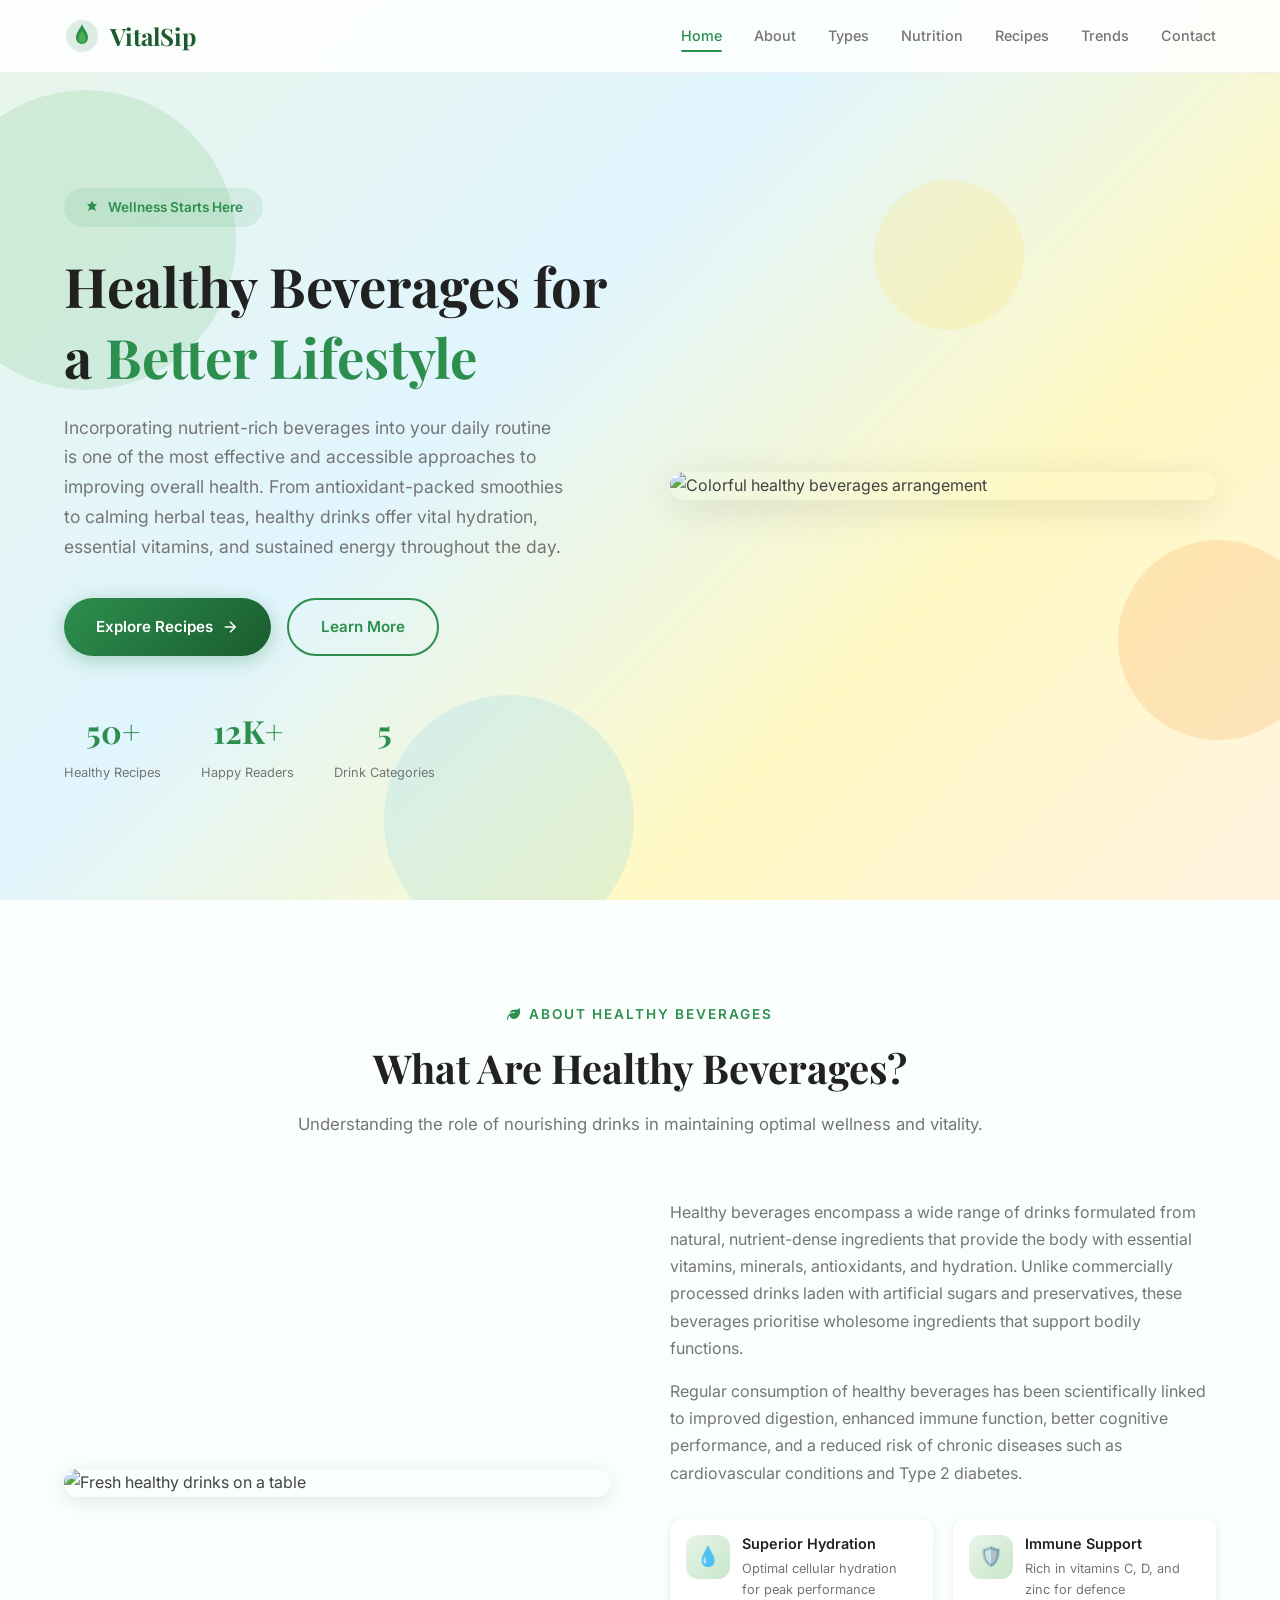
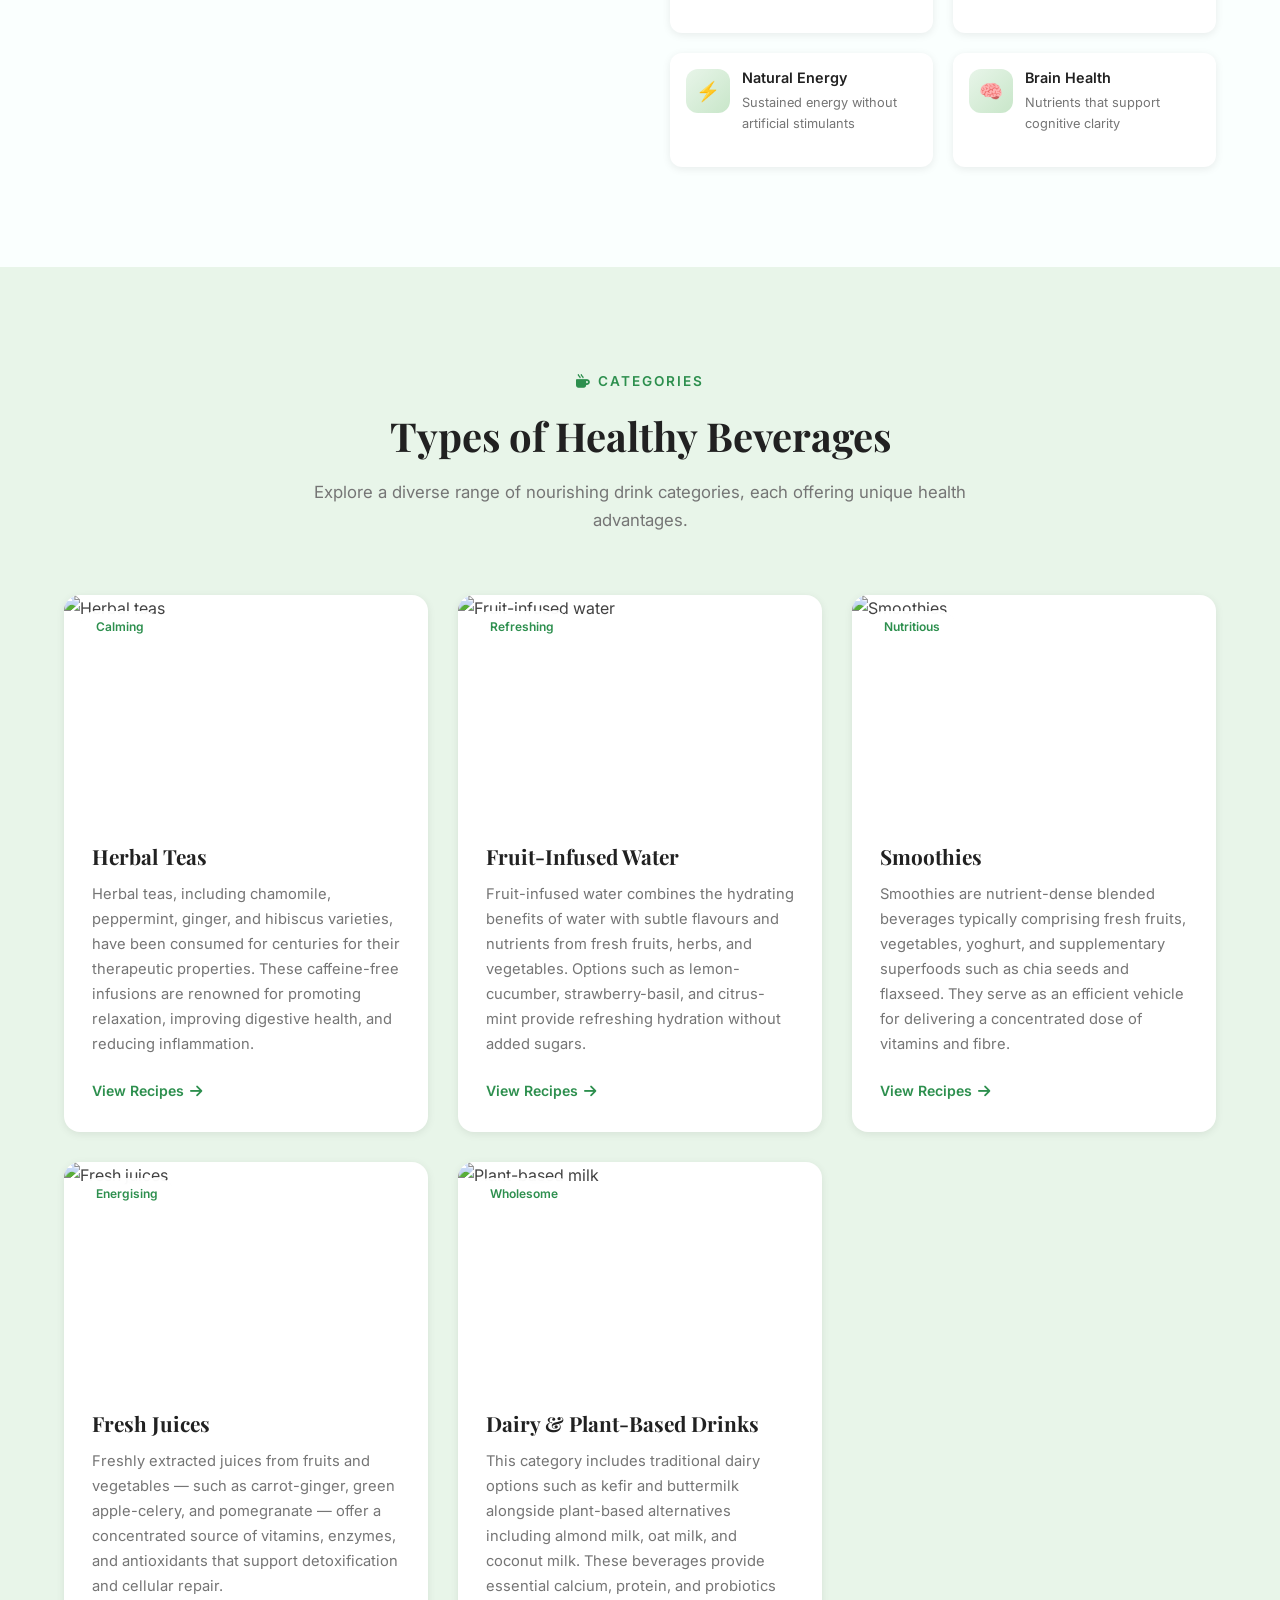
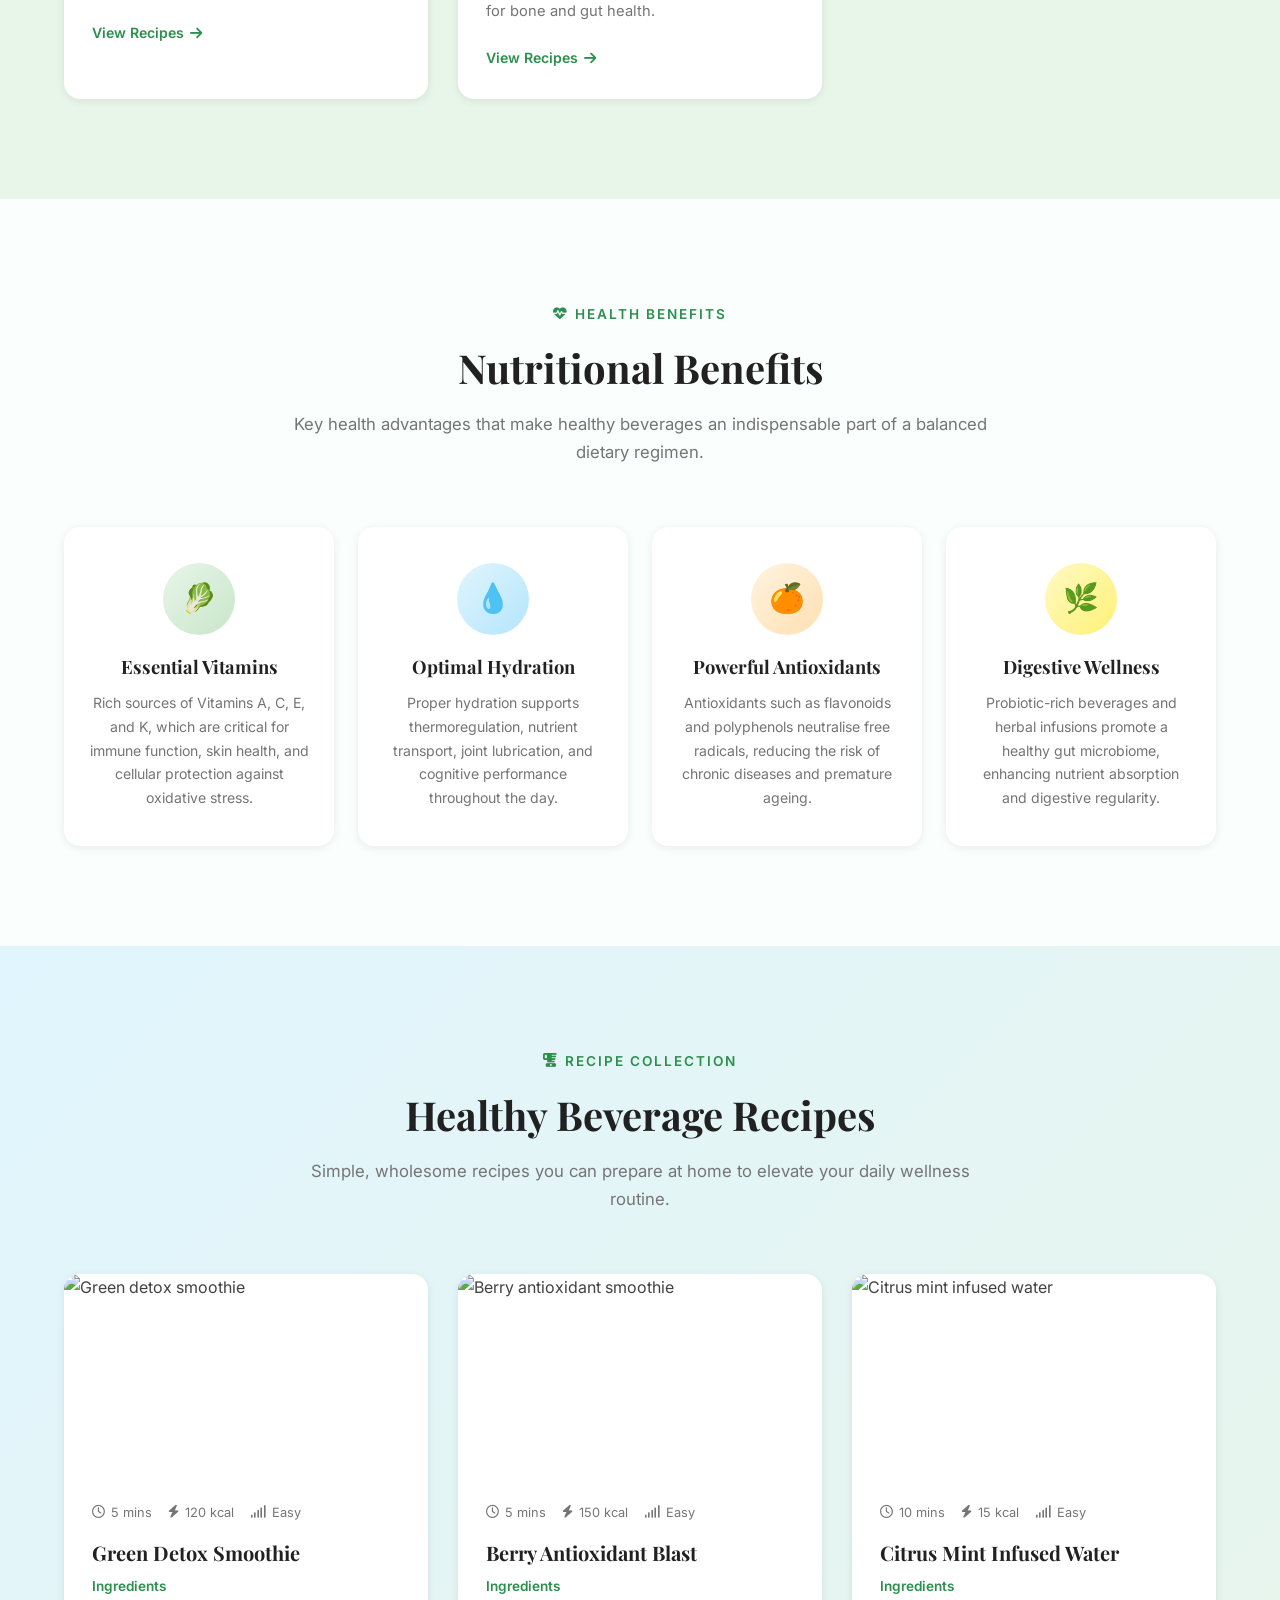
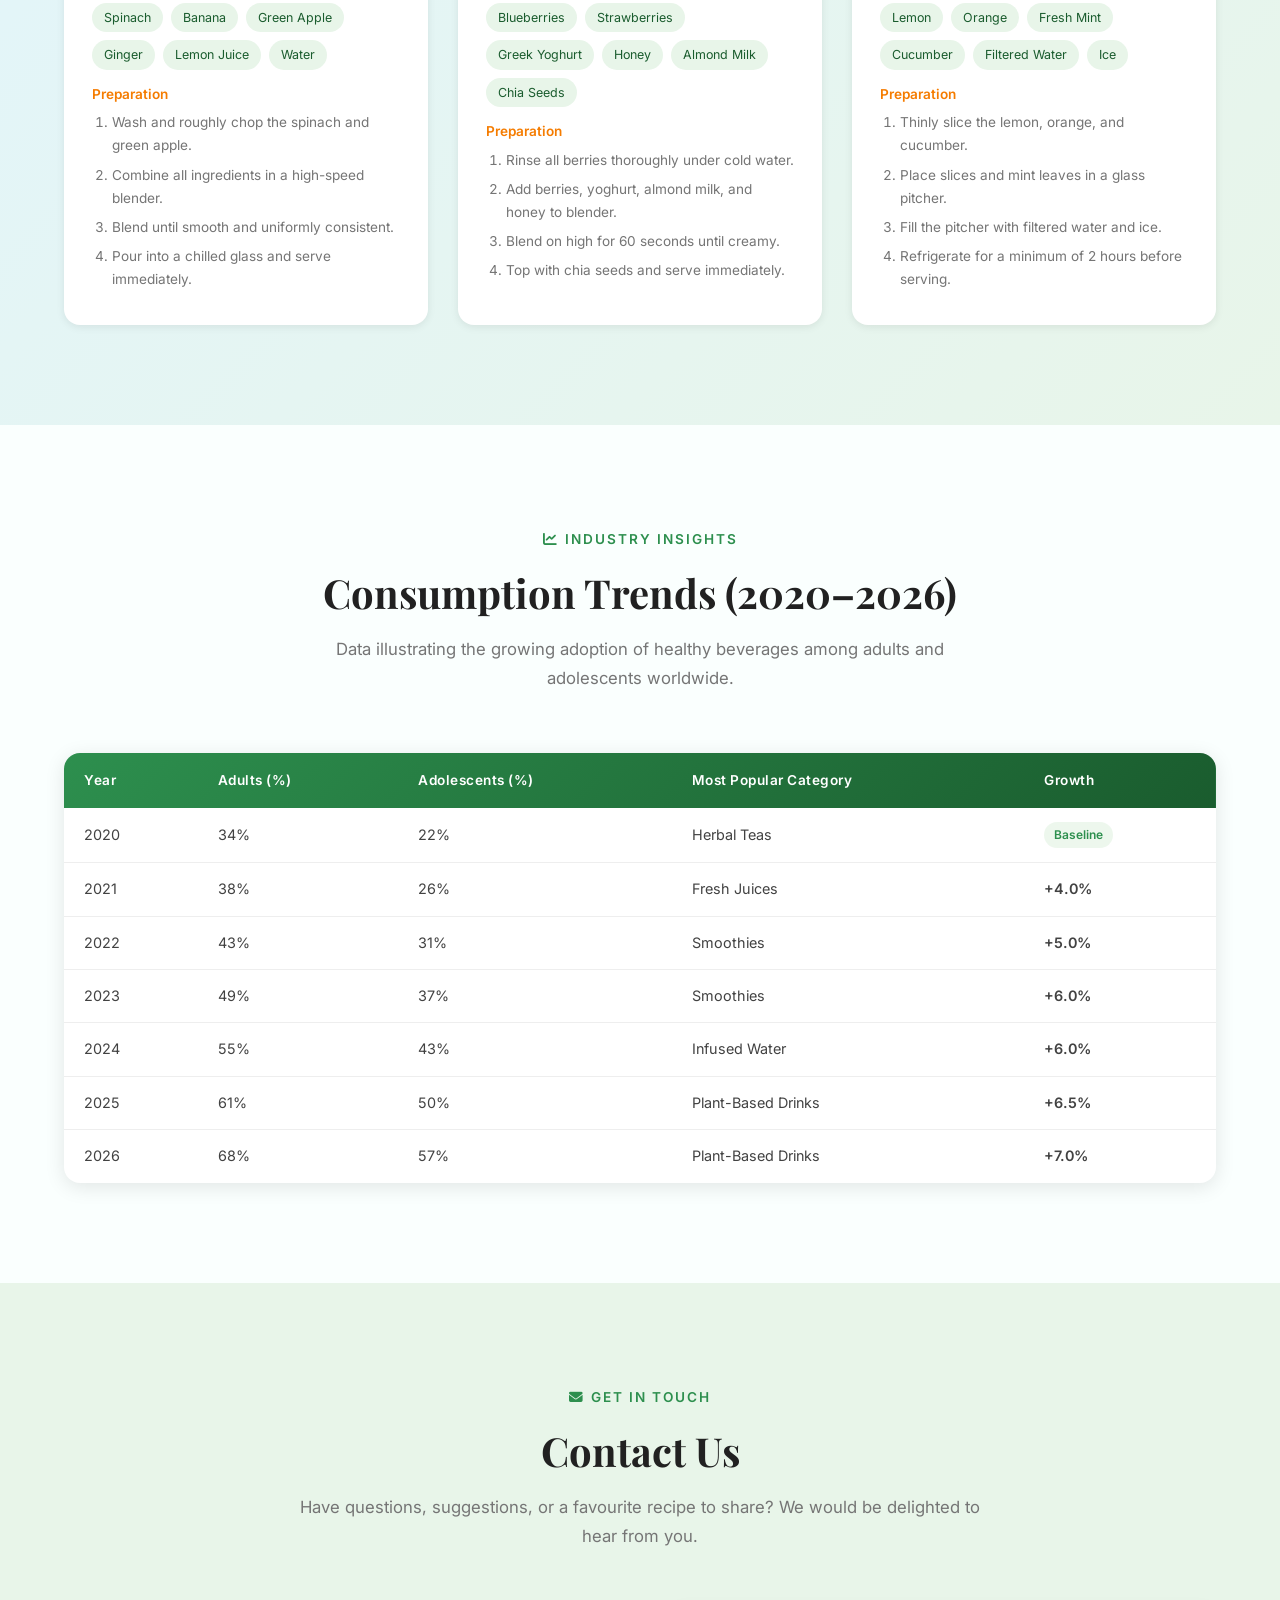
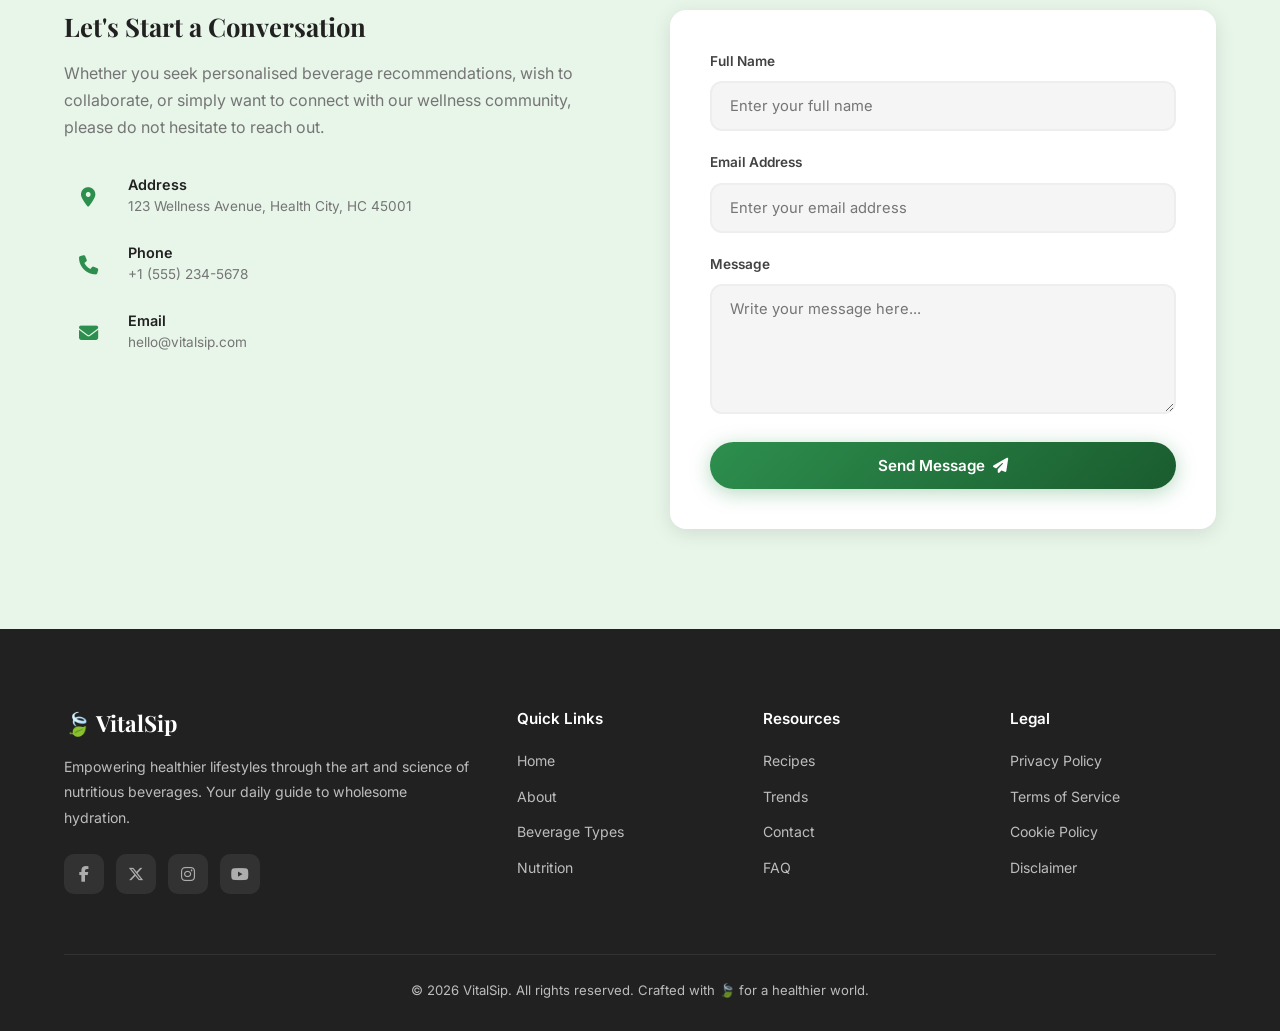
==== index.html @ 0dd88ba8 "Add files via upload" ====
<!DOCTYPE html>
<html lang="en">
<head>
  <meta charset="UTF-8" />
  <meta name="viewport" content="width=device-width, initial-scale=1.0" />
  <title>Healthy Beverages — Nourish Your Body Naturally</title>
  <meta name="description" content="Discover the world of healthy beverages — from herbal teas and fresh juices to smoothies and infused water. Explore recipes, nutritional benefits, and wellness trends." />
  <link rel="stylesheet" href="style.css" />
  <link rel="stylesheet" href="https://cdnjs.cloudflare.com/ajax/libs/font-awesome/6.5.1/css/all.min.css" />
</head>
<body>

  <!-- ═══════ NAVBAR ═══════ -->
  <nav class="navbar" id="navbar">
    <div class="container">
      <a href="#home" class="navbar__logo">
        <svg viewBox="0 0 36 36" fill="none"><circle cx="18" cy="18" r="16" fill="#2d8f4e" opacity="0.15"/><path d="M18 6c-1 4-6 8-6 14a6 6 0 0012 0c0-6-5-10-6-14z" fill="#2d8f4e"/><path d="M18 12c-.6 2.4-3.5 5-3.5 9a3.5 3.5 0 007 0c0-4-2.9-6.6-3.5-9z" fill="#4caf50"/></svg>
        VitalSip
      </a>
      <div class="navbar__links" id="navLinks">
        <a href="#home" class="active">Home</a>
        <a href="#about">About</a>
        <a href="#types">Types</a>
        <a href="#nutrition">Nutrition</a>
        <a href="#recipes">Recipes</a>
        <a href="#trends">Trends</a>
        <a href="#contact">Contact</a>
      </div>
      <button class="navbar__toggle" id="navToggle" aria-label="Toggle navigation">
        <span></span><span></span><span></span>
      </button>
    </div>
  </nav>

  <!-- ═══════ HERO ═══════ -->
  <section class="hero" id="home">
    <div class="hero__bg-shapes">
      <div class="shape"></div><div class="shape"></div><div class="shape"></div><div class="shape"></div>
    </div>
    <div class="container">
      <div class="hero__content">
        <div class="hero__badge">
          <svg viewBox="0 0 16 16" fill="currentColor"><path d="M8 1l2 3h3l-2.5 3L12 11l-4-2-4 2 1.5-4L3 4h3z"/></svg>
          Wellness Starts Here
        </div>
        <h1 class="hero__title">Healthy Beverages for a <span>Better Lifestyle</span></h1>
        <p class="hero__desc">Incorporating nutrient-rich beverages into your daily routine is one of the most effective and accessible approaches to improving overall health. From antioxidant-packed smoothies to calming herbal teas, healthy drinks offer vital hydration, essential vitamins, and sustained energy throughout the day.</p>
        <div class="hero__buttons">
          <a href="#recipes" class="btn btn--primary">
            Explore Recipes
            <svg viewBox="0 0 24 24" fill="none" stroke="currentColor" stroke-width="2"><path d="M5 12h14M12 5l7 7-7 7"/></svg>
          </a>
          <a href="#about" class="btn btn--outline">Learn More</a>
        </div>
        <div class="hero__stats">
          <div class="hero__stat"><div class="hero__stat-number">50+</div><div class="hero__stat-label">Healthy Recipes</div></div>
          <div class="hero__stat"><div class="hero__stat-number">12K+</div><div class="hero__stat-label">Happy Readers</div></div>
          <div class="hero__stat"><div class="hero__stat-number">5</div><div class="hero__stat-label">Drink Categories</div></div>
        </div>
      </div>
      <div class="hero__image">
        <img src="https://images.unsplash.com/photo-1622597467836-f3285f2131b8?w=600&h=700&fit=crop" alt="Colorful healthy beverages arrangement" />
      </div>
    </div>
  </section>

  <!-- ═══════ ABOUT ═══════ -->
  <section class="section" id="about">
    <div class="container">
      <div class="section__header animate-on-scroll">
        <div class="section__tag"><i class="fa-solid fa-leaf"></i> About Healthy Beverages</div>
        <h2 class="section__title">What Are Healthy Beverages?</h2>
        <p class="section__subtitle">Understanding the role of nourishing drinks in maintaining optimal wellness and vitality.</p>
      </div>
      <div class="about__grid">
        <div class="about__image animate-on-scroll">
          <img src="https://images.unsplash.com/photo-1613478223719-2ab802602423?w=600&h=500&fit=crop" alt="Fresh healthy drinks on a table" />
        </div>
        <div class="about__text animate-on-scroll">
          <p>Healthy beverages encompass a wide range of drinks formulated from natural, nutrient-dense ingredients that provide the body with essential vitamins, minerals, antioxidants, and hydration. Unlike commercially processed drinks laden with artificial sugars and preservatives, these beverages prioritise wholesome ingredients that support bodily functions.</p>
          <p>Regular consumption of healthy beverages has been scientifically linked to improved digestion, enhanced immune function, better cognitive performance, and a reduced risk of chronic diseases such as cardiovascular conditions and Type 2 diabetes.</p>
          <div class="about__features">
            <div class="about__feature">
              <div class="about__feature-icon">💧</div>
              <div><h4>Superior Hydration</h4><p>Optimal cellular hydration for peak performance</p></div>
            </div>
            <div class="about__feature">
              <div class="about__feature-icon">🛡️</div>
              <div><h4>Immune Support</h4><p>Rich in vitamins C, D, and zinc for defence</p></div>
            </div>
            <div class="about__feature">
              <div class="about__feature-icon">⚡</div>
              <div><h4>Natural Energy</h4><p>Sustained energy without artificial stimulants</p></div>
            </div>
            <div class="about__feature">
              <div class="about__feature-icon">🧠</div>
              <div><h4>Brain Health</h4><p>Nutrients that support cognitive clarity</p></div>
            </div>
          </div>
        </div>
      </div>
    </div>
  </section>

  <!-- ═══════ TYPES ═══════ -->
  <section class="section section--alt" id="types">
    <div class="container">
      <div class="section__header animate-on-scroll">
        <div class="section__tag"><i class="fa-solid fa-mug-hot"></i> Categories</div>
        <h2 class="section__title">Types of Healthy Beverages</h2>
        <p class="section__subtitle">Explore a diverse range of nourishing drink categories, each offering unique health advantages.</p>
      </div>
      <div class="types__grid">
        <!-- Card 1 -->
        <div class="type-card animate-on-scroll">
          <div class="type-card__image">
            <img src="https://images.unsplash.com/photo-1544787219-7f47ccb76574?w=500&h=300&fit=crop" alt="Herbal teas" />
            <span class="type-card__badge">Calming</span>
          </div>
          <div class="type-card__body">
            <h3 class="type-card__title">Herbal Teas</h3>
            <p class="type-card__desc">Herbal teas, including chamomile, peppermint, ginger, and hibiscus varieties, have been consumed for centuries for their therapeutic properties. These caffeine-free infusions are renowned for promoting relaxation, improving digestive health, and reducing inflammation.</p>
            <a href="#recipes" class="type-card__link">View Recipes <i class="fa-solid fa-arrow-right"></i></a>
          </div>
        </div>
        <!-- Card 2 -->
        <div class="type-card animate-on-scroll">
          <div class="type-card__image">
            <img src="https://images.unsplash.com/photo-1556679343-c7306c1976bc?w=500&h=300&fit=crop" alt="Fruit-infused water" />
            <span class="type-card__badge">Refreshing</span>
          </div>
          <div class="type-card__body">
            <h3 class="type-card__title">Fruit-Infused Water</h3>
            <p class="type-card__desc">Fruit-infused water combines the hydrating benefits of water with subtle flavours and nutrients from fresh fruits, herbs, and vegetables. Options such as lemon-cucumber, strawberry-basil, and citrus-mint provide refreshing hydration without added sugars.</p>
            <a href="#recipes" class="type-card__link">View Recipes <i class="fa-solid fa-arrow-right"></i></a>
          </div>
        </div>
        <!-- Card 3 -->
        <div class="type-card animate-on-scroll">
          <div class="type-card__image">
            <img src="https://images.unsplash.com/photo-1505252585461-04db1eb84625?w=500&h=300&fit=crop" alt="Smoothies" />
            <span class="type-card__badge">Nutritious</span>
          </div>
          <div class="type-card__body">
            <h3 class="type-card__title">Smoothies</h3>
            <p class="type-card__desc">Smoothies are nutrient-dense blended beverages typically comprising fresh fruits, vegetables, yoghurt, and supplementary superfoods such as chia seeds and flaxseed. They serve as an efficient vehicle for delivering a concentrated dose of vitamins and fibre.</p>
            <a href="#recipes" class="type-card__link">View Recipes <i class="fa-solid fa-arrow-right"></i></a>
          </div>
        </div>
        <!-- Card 4 -->
        <div class="type-card animate-on-scroll">
          <div class="type-card__image">
            <img src="https://images.unsplash.com/photo-1600271886742-f049cd451bba?w=500&h=300&fit=crop" alt="Fresh juices" />
            <span class="type-card__badge">Energising</span>
          </div>
          <div class="type-card__body">
            <h3 class="type-card__title">Fresh Juices</h3>
            <p class="type-card__desc">Freshly extracted juices from fruits and vegetables — such as carrot-ginger, green apple-celery, and pomegranate — offer a concentrated source of vitamins, enzymes, and antioxidants that support detoxification and cellular repair.</p>
            <a href="#recipes" class="type-card__link">View Recipes <i class="fa-solid fa-arrow-right"></i></a>
          </div>
        </div>
        <!-- Card 5 -->
        <div class="type-card animate-on-scroll">
          <div class="type-card__image">
            <img src="https://images.unsplash.com/photo-1550583724-b2692b85b150?w=500&h=300&fit=crop" alt="Plant-based milk" />
            <span class="type-card__badge">Wholesome</span>
          </div>
          <div class="type-card__body">
            <h3 class="type-card__title">Dairy &amp; Plant-Based Drinks</h3>
            <p class="type-card__desc">This category includes traditional dairy options such as kefir and buttermilk alongside plant-based alternatives including almond milk, oat milk, and coconut milk. These beverages provide essential calcium, protein, and probiotics for bone and gut health.</p>
            <a href="#recipes" class="type-card__link">View Recipes <i class="fa-solid fa-arrow-right"></i></a>
          </div>
        </div>
      </div>
    </div>
  </section>

  <!-- ═══════ NUTRITION ═══════ -->
  <section class="section" id="nutrition">
    <div class="container">
      <div class="section__header animate-on-scroll">
        <div class="section__tag"><i class="fa-solid fa-heart-pulse"></i> Health Benefits</div>
        <h2 class="section__title">Nutritional Benefits</h2>
        <p class="section__subtitle">Key health advantages that make healthy beverages an indispensable part of a balanced dietary regimen.</p>
      </div>
      <div class="nutrition__grid">
        <div class="nutrition-card animate-on-scroll">
          <div class="nutrition-card__icon nutrition-card__icon--green">🥬</div>
          <h3>Essential Vitamins</h3>
          <p>Rich sources of Vitamins A, C, E, and K, which are critical for immune function, skin health, and cellular protection against oxidative stress.</p>
        </div>
        <div class="nutrition-card animate-on-scroll">
          <div class="nutrition-card__icon nutrition-card__icon--blue">💧</div>
          <h3>Optimal Hydration</h3>
          <p>Proper hydration supports thermoregulation, nutrient transport, joint lubrication, and cognitive performance throughout the day.</p>
        </div>
        <div class="nutrition-card animate-on-scroll">
          <div class="nutrition-card__icon nutrition-card__icon--orange">🍊</div>
          <h3>Powerful Antioxidants</h3>
          <p>Antioxidants such as flavonoids and polyphenols neutralise free radicals, reducing the risk of chronic diseases and premature ageing.</p>
        </div>
        <div class="nutrition-card animate-on-scroll">
          <div class="nutrition-card__icon nutrition-card__icon--yellow">🌿</div>
          <h3>Digestive Wellness</h3>
          <p>Probiotic-rich beverages and herbal infusions promote a healthy gut microbiome, enhancing nutrient absorption and digestive regularity.</p>
        </div>
      </div>
    </div>
  </section>

  <!-- ═══════ RECIPES ═══════ -->
  <section class="section section--blue" id="recipes">
    <div class="container">
      <div class="section__header animate-on-scroll">
        <div class="section__tag"><i class="fa-solid fa-blender"></i> Recipe Collection</div>
        <h2 class="section__title">Healthy Beverage Recipes</h2>
        <p class="section__subtitle">Simple, wholesome recipes you can prepare at home to elevate your daily wellness routine.</p>
      </div>
      <div class="recipes__grid">
        <!-- Recipe 1 -->
        <div class="recipe-card animate-on-scroll">
          <div class="recipe-card__image">
            <img src="https://images.unsplash.com/photo-1610970881699-44a5587cabec?w=500&h=300&fit=crop" alt="Green detox smoothie" />
          </div>
          <div class="recipe-card__body">
            <div class="recipe-card__meta">
              <span><i class="fa-regular fa-clock"></i> 5 mins</span>
              <span><i class="fa-solid fa-bolt"></i> 120 kcal</span>
              <span><i class="fa-solid fa-signal"></i> Easy</span>
            </div>
            <h3 class="recipe-card__title">Green Detox Smoothie</h3>
            <div class="recipe-card__ingredients">
              <h4>Ingredients</h4>
              <ul>
                <li>Spinach</li><li>Banana</li><li>Green Apple</li><li>Ginger</li><li>Lemon Juice</li><li>Water</li>
              </ul>
            </div>
            <div class="recipe-card__steps">
              <h4>Preparation</h4>
              <ol>
                <li>Wash and roughly chop the spinach and green apple.</li>
                <li>Combine all ingredients in a high-speed blender.</li>
                <li>Blend until smooth and uniformly consistent.</li>
                <li>Pour into a chilled glass and serve immediately.</li>
              </ol>
            </div>
          </div>
        </div>
        <!-- Recipe 2 -->
        <div class="recipe-card animate-on-scroll">
          <div class="recipe-card__image">
            <img src="https://images.unsplash.com/photo-1553530666-ba11a7da3888?w=500&h=300&fit=crop" alt="Berry antioxidant smoothie" />
          </div>
          <div class="recipe-card__body">
            <div class="recipe-card__meta">
              <span><i class="fa-regular fa-clock"></i> 5 mins</span>
              <span><i class="fa-solid fa-bolt"></i> 150 kcal</span>
              <span><i class="fa-solid fa-signal"></i> Easy</span>
            </div>
            <h3 class="recipe-card__title">Berry Antioxidant Blast</h3>
            <div class="recipe-card__ingredients">
              <h4>Ingredients</h4>
              <ul>
                <li>Blueberries</li><li>Strawberries</li><li>Greek Yoghurt</li><li>Honey</li><li>Almond Milk</li><li>Chia Seeds</li>
              </ul>
            </div>
            <div class="recipe-card__steps">
              <h4>Preparation</h4>
              <ol>
                <li>Rinse all berries thoroughly under cold water.</li>
                <li>Add berries, yoghurt, almond milk, and honey to blender.</li>
                <li>Blend on high for 60 seconds until creamy.</li>
                <li>Top with chia seeds and serve immediately.</li>
              </ol>
            </div>
          </div>
        </div>
        <!-- Recipe 3 -->
        <div class="recipe-card animate-on-scroll">
          <div class="recipe-card__image">
            <img src="https://images.unsplash.com/photo-1523371683773-affce62abae5?w=500&h=300&fit=crop" alt="Citrus mint infused water" />
          </div>
          <div class="recipe-card__body">
            <div class="recipe-card__meta">
              <span><i class="fa-regular fa-clock"></i> 10 mins</span>
              <span><i class="fa-solid fa-bolt"></i> 15 kcal</span>
              <span><i class="fa-solid fa-signal"></i> Easy</span>
            </div>
            <h3 class="recipe-card__title">Citrus Mint Infused Water</h3>
            <div class="recipe-card__ingredients">
              <h4>Ingredients</h4>
              <ul>
                <li>Lemon</li><li>Orange</li><li>Fresh Mint</li><li>Cucumber</li><li>Filtered Water</li><li>Ice</li>
              </ul>
            </div>
            <div class="recipe-card__steps">
              <h4>Preparation</h4>
              <ol>
                <li>Thinly slice the lemon, orange, and cucumber.</li>
                <li>Place slices and mint leaves in a glass pitcher.</li>
                <li>Fill the pitcher with filtered water and ice.</li>
                <li>Refrigerate for a minimum of 2 hours before serving.</li>
              </ol>
            </div>
          </div>
        </div>
      </div>
    </div>
  </section>

  <!-- ═══════ TRENDS ═══════ -->
  <section class="section" id="trends">
    <div class="container">
      <div class="section__header animate-on-scroll">
        <div class="section__tag"><i class="fa-solid fa-chart-line"></i> Industry Insights</div>
        <h2 class="section__title">Consumption Trends (2020–2026)</h2>
        <p class="section__subtitle">Data illustrating the growing adoption of healthy beverages among adults and adolescents worldwide.</p>
      </div>
      <div class="trends__wrapper animate-on-scroll">
        <table class="trends__table">
          <thead>
            <tr>
              <th>Year</th>
              <th>Adults (%)</th>
              <th>Adolescents (%)</th>
              <th>Most Popular Category</th>
              <th>Growth</th>
            </tr>
          </thead>
          <tbody>
            <tr><td>2020</td><td>34%</td><td>22%</td><td>Herbal Teas</td><td><span class="trend-badge">Baseline</span></td></tr>
            <tr><td>2021</td><td>38%</td><td>26%</td><td>Fresh Juices</td><td class="trend-up">+4.0%</td></tr>
            <tr><td>2022</td><td>43%</td><td>31%</td><td>Smoothies</td><td class="trend-up">+5.0%</td></tr>
            <tr><td>2023</td><td>49%</td><td>37%</td><td>Smoothies</td><td class="trend-up">+6.0%</td></tr>
            <tr><td>2024</td><td>55%</td><td>43%</td><td>Infused Water</td><td class="trend-up">+6.0%</td></tr>
            <tr><td>2025</td><td>61%</td><td>50%</td><td>Plant-Based Drinks</td><td class="trend-up">+6.5%</td></tr>
            <tr><td>2026</td><td>68%</td><td>57%</td><td>Plant-Based Drinks</td><td class="trend-up">+7.0%</td></tr>
          </tbody>
        </table>
      </div>
    </div>
  </section>

  <!-- ═══════ CONTACT ═══════ -->
  <section class="section section--alt" id="contact">
    <div class="container">
      <div class="section__header animate-on-scroll">
        <div class="section__tag"><i class="fa-solid fa-envelope"></i> Get in Touch</div>
        <h2 class="section__title">Contact Us</h2>
        <p class="section__subtitle">Have questions, suggestions, or a favourite recipe to share? We would be delighted to hear from you.</p>
      </div>
      <div class="contact__grid">
        <div class="contact__info animate-on-scroll">
          <h3>Let's Start a Conversation</h3>
          <p>Whether you seek personalised beverage recommendations, wish to collaborate, or simply want to connect with our wellness community, please do not hesitate to reach out.</p>
          <div class="contact__detail">
            <div class="contact__detail-icon"><i class="fa-solid fa-location-dot"></i></div>
            <div><h4>Address</h4><p>123 Wellness Avenue, Health City, HC 45001</p></div>
          </div>
          <div class="contact__detail">
            <div class="contact__detail-icon"><i class="fa-solid fa-phone"></i></div>
            <div><h4>Phone</h4><p>+1 (555) 234-5678</p></div>
          </div>
          <div class="contact__detail">
            <div class="contact__detail-icon"><i class="fa-solid fa-envelope"></i></div>
            <div><h4>Email</h4><p>hello@vitalsip.com</p></div>
          </div>
        </div>
        <div class="contact__form animate-on-scroll">
          <form id="contactForm">
            <div class="form-group">
              <label for="name">Full Name</label>
              <input type="text" id="name" name="name" placeholder="Enter your full name" required />
            </div>
            <div class="form-group">
              <label for="email">Email Address</label>
              <input type="email" id="email" name="email" placeholder="Enter your email address" required />
            </div>
            <div class="form-group">
              <label for="message">Message</label>
              <textarea id="message" name="message" placeholder="Write your message here..." required></textarea>
            </div>
            <button type="submit" class="btn btn--primary" style="width:100%;justify-content:center;">
              Send Message <i class="fa-solid fa-paper-plane"></i>
            </button>
            <div class="form-msg" id="formMsg"></div>
          </form>
        </div>
      </div>
    </div>
  </section>

  <!-- ═══════ FOOTER ═══════ -->
  <footer class="footer">
    <div class="container">
      <div class="footer__grid">
        <div class="footer__brand">
          <h3>🍃 VitalSip</h3>
          <p>Empowering healthier lifestyles through the art and science of nutritious beverages. Your daily guide to wholesome hydration.</p>
          <div class="footer__social">
            <a href="#" aria-label="Facebook"><i class="fa-brands fa-facebook-f"></i></a>
            <a href="#" aria-label="Twitter"><i class="fa-brands fa-x-twitter"></i></a>
            <a href="#" aria-label="Instagram"><i class="fa-brands fa-instagram"></i></a>
            <a href="#" aria-label="YouTube"><i class="fa-brands fa-youtube"></i></a>
          </div>
        </div>
        <div class="footer__col">
          <h4>Quick Links</h4>
          <a href="#home">Home</a><a href="#about">About</a><a href="#types">Beverage Types</a><a href="#nutrition">Nutrition</a>
        </div>
        <div class="footer__col">
          <h4>Resources</h4>
          <a href="#recipes">Recipes</a><a href="#trends">Trends</a><a href="#contact">Contact</a><a href="#">FAQ</a>
        </div>
        <div class="footer__col">
          <h4>Legal</h4>
          <a href="#">Privacy Policy</a><a href="#">Terms of Service</a><a href="#">Cookie Policy</a><a href="#">Disclaimer</a>
        </div>
      </div>
      <div class="footer__bottom">
        <p>&copy; 2026 VitalSip. All rights reserved. Crafted with 🍃 for a healthier world.</p>
      </div>
    </div>
  </footer>

  <script src="script.js"></script>
</body>
</html>
---- style.css ----
@import url('https://fonts.googleapis.com/css2?family=Inter:wght@300;400;500;600;700;800&family=Playfair+Display:wght@400;600;700&display=swap');

*, *::before, *::after { margin: 0; padding: 0; box-sizing: border-box; }

:root {
  --green-dark: #1a5c2e;
  --green-main: #2d8f4e;
  --green-light: #4caf50;
  --green-pale: #e8f5e9;
  --orange-main: #f57c00;
  --orange-light: #ffb74d;
  --yellow-main: #fdd835;
  --yellow-light: #fff9c4;
  --blue-light: #4fc3f7;
  --blue-pale: #e1f5fe;
  --white: #ffffff;
  --off-white: #fafffe;
  --gray-100: #f5f5f5;
  --gray-200: #eeeeee;
  --gray-600: #757575;
  --gray-800: #424242;
  --gray-900: #212121;
  --shadow-sm: 0 2px 8px rgba(0,0,0,0.08);
  --shadow-md: 0 4px 20px rgba(0,0,0,0.1);
  --shadow-lg: 0 8px 40px rgba(0,0,0,0.12);
  --radius: 16px;
  --transition: 0.3s cubic-bezier(0.4, 0, 0.2, 1);
}

html { scroll-behavior: smooth; font-size: 16px; }
body {
  font-family: 'Inter', sans-serif;
  color: var(--gray-800);
  background: var(--off-white);
  line-height: 1.7;
  overflow-x: hidden;
}

h1, h2, h3, h4 { font-family: 'Playfair Display', serif; color: var(--gray-900); line-height: 1.3; }

a { text-decoration: none; color: inherit; }
img { max-width: 100%; display: block; }
ul { list-style: none; }

.container { max-width: 1200px; margin: 0 auto; padding: 0 24px; }

/* ─── NAVBAR ─── */
.navbar {
  position: fixed; top: 0; left: 0; width: 100%; z-index: 1000;
  background: rgba(255,255,255,0.85); backdrop-filter: blur(16px);
  border-bottom: 1px solid rgba(0,0,0,0.06);
  transition: var(--transition);
}
.navbar.scrolled { background: rgba(255,255,255,0.96); box-shadow: var(--shadow-sm); }
.navbar .container { display: flex; align-items: center; justify-content: space-between; height: 72px; }
.navbar__logo { display: flex; align-items: center; gap: 10px; font-family: 'Playfair Display', serif; font-size: 1.5rem; font-weight: 700; color: var(--green-dark); }
.navbar__logo svg { width: 36px; height: 36px; }
.navbar__links { display: flex; gap: 32px; }
.navbar__links a {
  font-size: 0.9rem; font-weight: 500; color: var(--gray-600);
  position: relative; transition: var(--transition);
}
.navbar__links a::after {
  content: ''; position: absolute; bottom: -4px; left: 0; width: 0; height: 2px;
  background: var(--green-main); border-radius: 2px; transition: var(--transition);
}
.navbar__links a:hover, .navbar__links a.active { color: var(--green-main); }
.navbar__links a:hover::after, .navbar__links a.active::after { width: 100%; }
.navbar__toggle { display: none; flex-direction: column; gap: 5px; cursor: pointer; background: none; border: none; padding: 8px; }
.navbar__toggle span { width: 24px; height: 2px; background: var(--gray-800); border-radius: 2px; transition: var(--transition); }

/* ─── HERO ─── */
.hero {
  min-height: 100vh; display: flex; align-items: center; position: relative;
  background: linear-gradient(135deg, #e8f5e9 0%, #e1f5fe 40%, #fff9c4 70%, #fff3e0 100%);
  overflow: hidden; padding-top: 72px;
}
.hero__bg-shapes { position: absolute; inset: 0; pointer-events: none; overflow: hidden; }
.hero__bg-shapes .shape {
  position: absolute; border-radius: 50%; opacity: 0.15;
  animation: floatShape 8s ease-in-out infinite;
}
.hero__bg-shapes .shape:nth-child(1) { width: 300px; height: 300px; background: var(--green-light); top: 10%; left: -5%; animation-delay: 0s; }
.hero__bg-shapes .shape:nth-child(2) { width: 200px; height: 200px; background: var(--orange-main); top: 60%; right: -3%; animation-delay: 2s; }
.hero__bg-shapes .shape:nth-child(3) { width: 250px; height: 250px; background: var(--blue-light); bottom: -5%; left: 30%; animation-delay: 4s; }
.hero__bg-shapes .shape:nth-child(4) { width: 150px; height: 150px; background: var(--yellow-main); top: 20%; right: 20%; animation-delay: 1s; }

@keyframes floatShape {
  0%, 100% { transform: translateY(0) scale(1); }
  50% { transform: translateY(-30px) scale(1.05); }
}

.hero .container { display: grid; grid-template-columns: 1fr 1fr; gap: 60px; align-items: center; position: relative; z-index: 1; }
.hero__content { animation: fadeInUp 1s ease-out; }
.hero__badge {
  display: inline-flex; align-items: center; gap: 8px;
  background: rgba(45,143,78,0.1); color: var(--green-main);
  padding: 8px 20px; border-radius: 50px; font-size: 0.85rem; font-weight: 600;
  margin-bottom: 24px;
}
.hero__badge svg { width: 16px; height: 16px; }
.hero__title { font-size: 3.4rem; font-weight: 700; margin-bottom: 20px; color: var(--gray-900); }
.hero__title span { color: var(--green-main); }
.hero__desc { font-size: 1.1rem; color: var(--gray-600); margin-bottom: 36px; max-width: 500px; }
.hero__buttons { display: flex; gap: 16px; flex-wrap: wrap; }

.btn {
  display: inline-flex; align-items: center; gap: 8px;
  padding: 14px 32px; border-radius: 50px; font-family: 'Inter', sans-serif;
  font-size: 0.95rem; font-weight: 600; cursor: pointer; border: none;
  transition: var(--transition);
}
.btn--primary {
  background: linear-gradient(135deg, var(--green-main), var(--green-dark));
  color: var(--white); box-shadow: 0 4px 20px rgba(45,143,78,0.35);
}
.btn--primary:hover { transform: translateY(-2px); box-shadow: 0 8px 30px rgba(45,143,78,0.45); }
.btn--outline {
  background: transparent; color: var(--green-main);
  border: 2px solid var(--green-main);
}
.btn--outline:hover { background: var(--green-main); color: var(--white); }
.btn svg { width: 18px; height: 18px; }

.hero__image { animation: fadeInRight 1s ease-out 0.3s both; }
.hero__image img { border-radius: 24px; box-shadow: var(--shadow-lg); }

.hero__stats { display: flex; gap: 40px; margin-top: 48px; }
.hero__stat { text-align: center; }
.hero__stat-number { font-family: 'Playfair Display', serif; font-size: 2rem; font-weight: 700; color: var(--green-main); }
.hero__stat-label { font-size: 0.8rem; color: var(--gray-600); margin-top: 4px; }

/* ─── SECTIONS ─── */
.section { padding: 100px 0; }
.section--alt { background: var(--green-pale); }
.section--blue { background: linear-gradient(135deg, #e1f5fe, #e8f5e9); }
.section__header { text-align: center; max-width: 700px; margin: 0 auto 60px; }
.section__tag {
  display: inline-flex; align-items: center; gap: 6px;
  font-size: 0.85rem; font-weight: 600; color: var(--green-main);
  text-transform: uppercase; letter-spacing: 2px; margin-bottom: 16px;
}
.section__title { font-size: 2.5rem; margin-bottom: 16px; }
.section__subtitle { font-size: 1.05rem; color: var(--gray-600); }

/* ─── ABOUT ─── */
.about__grid { display: grid; grid-template-columns: 1fr 1fr; gap: 60px; align-items: center; }
.about__image img { border-radius: var(--radius); box-shadow: var(--shadow-md); }
.about__text p { margin-bottom: 16px; color: var(--gray-600); }
.about__features { display: grid; grid-template-columns: 1fr 1fr; gap: 20px; margin-top: 32px; }
.about__feature {
  display: flex; align-items: flex-start; gap: 12px;
  padding: 16px; background: var(--white); border-radius: 12px;
  box-shadow: var(--shadow-sm); transition: var(--transition);
}
.about__feature:hover { transform: translateY(-4px); box-shadow: var(--shadow-md); }
.about__feature-icon {
  width: 44px; height: 44px; border-radius: 12px; display: flex;
  align-items: center; justify-content: center; flex-shrink: 0;
  background: linear-gradient(135deg, var(--green-pale), #c8e6c9);
  color: var(--green-main); font-size: 1.2rem;
}
.about__feature h4 { font-family: 'Inter', sans-serif; font-size: 0.9rem; font-weight: 600; margin-bottom: 4px; }
.about__feature p { font-size: 0.8rem; color: var(--gray-600); }

/* ─── TYPES / CARDS ─── */
.types__grid { display: grid; grid-template-columns: repeat(auto-fit, minmax(340px, 1fr)); gap: 30px; }
.type-card {
  background: var(--white); border-radius: var(--radius); overflow: hidden;
  box-shadow: var(--shadow-sm); transition: var(--transition);
  position: relative;
}
.type-card:hover { transform: translateY(-8px); box-shadow: var(--shadow-lg); }
.type-card__image { height: 220px; overflow: hidden; position: relative; }
.type-card__image img { width: 100%; height: 100%; object-fit: cover; transition: var(--transition); }
.type-card:hover .type-card__image img { transform: scale(1.08); }
.type-card__badge {
  position: absolute; top: 16px; left: 16px;
  background: rgba(255,255,255,0.92); backdrop-filter: blur(8px);
  padding: 6px 16px; border-radius: 50px;
  font-size: 0.75rem; font-weight: 600; color: var(--green-main);
}
.type-card__body { padding: 28px; }
.type-card__title { font-size: 1.3rem; margin-bottom: 12px; }
.type-card__desc { font-size: 0.92rem; color: var(--gray-600); margin-bottom: 20px; }
.type-card__link {
  display: inline-flex; align-items: center; gap: 6px;
  font-size: 0.88rem; font-weight: 600; color: var(--green-main); transition: var(--transition);
}
.type-card__link:hover { gap: 12px; }

/* ─── NUTRITION ─── */
.nutrition__grid { display: grid; grid-template-columns: repeat(4, 1fr); gap: 24px; }
.nutrition-card {
  background: var(--white); border-radius: var(--radius); padding: 36px 24px;
  text-align: center; box-shadow: var(--shadow-sm); transition: var(--transition);
  position: relative; overflow: hidden;
}
.nutrition-card::before {
  content: ''; position: absolute; top: 0; left: 0; right: 0; height: 4px;
  background: linear-gradient(90deg, var(--green-main), var(--blue-light));
  transform: scaleX(0); transition: var(--transition); transform-origin: left;
}
.nutrition-card:hover::before { transform: scaleX(1); }
.nutrition-card:hover { transform: translateY(-6px); box-shadow: var(--shadow-md); }
.nutrition-card__icon {
  width: 72px; height: 72px; border-radius: 50%; margin: 0 auto 20px;
  display: flex; align-items: center; justify-content: center;
  font-size: 1.8rem;
}
.nutrition-card__icon--green { background: linear-gradient(135deg, #e8f5e9, #c8e6c9); }
.nutrition-card__icon--orange { background: linear-gradient(135deg, #fff3e0, #ffe0b2); }
.nutrition-card__icon--blue { background: linear-gradient(135deg, #e1f5fe, #b3e5fc); }
.nutrition-card__icon--yellow { background: linear-gradient(135deg, #fff9c4, #fff176); }
.nutrition-card h3 { font-size: 1.15rem; margin-bottom: 12px; }
.nutrition-card p { font-size: 0.88rem; color: var(--gray-600); }

/* ─── RECIPES ─── */
.recipes__grid { display: grid; grid-template-columns: repeat(auto-fit, minmax(350px, 1fr)); gap: 30px; }
.recipe-card {
  background: var(--white); border-radius: var(--radius); overflow: hidden;
  box-shadow: var(--shadow-sm); transition: var(--transition);
}
.recipe-card:hover { transform: translateY(-6px); box-shadow: var(--shadow-lg); }
.recipe-card__image { height: 200px; overflow: hidden; }
.recipe-card__image img { width: 100%; height: 100%; object-fit: cover; transition: var(--transition); }
.recipe-card:hover .recipe-card__image img { transform: scale(1.05); }
.recipe-card__body { padding: 28px; }
.recipe-card__meta { display: flex; gap: 16px; margin-bottom: 16px; }
.recipe-card__meta span {
  display: flex; align-items: center; gap: 6px;
  font-size: 0.8rem; color: var(--gray-600);
}
.recipe-card__title { font-size: 1.25rem; margin-bottom: 12px; }
.recipe-card__ingredients { margin-bottom: 16px; }
.recipe-card__ingredients h4 { font-family: 'Inter', sans-serif; font-size: 0.85rem; font-weight: 600; color: var(--green-main); margin-bottom: 8px; }
.recipe-card__ingredients ul { display: flex; flex-wrap: wrap; gap: 8px; }
.recipe-card__ingredients li {
  background: var(--green-pale); padding: 4px 12px; border-radius: 50px;
  font-size: 0.78rem; color: var(--green-dark);
}
.recipe-card__steps h4 { font-family: 'Inter', sans-serif; font-size: 0.85rem; font-weight: 600; color: var(--orange-main); margin-bottom: 8px; }
.recipe-card__steps ol { padding-left: 20px; }
.recipe-card__steps li { font-size: 0.85rem; color: var(--gray-600); margin-bottom: 6px; list-style: decimal; }

/* ─── TRENDS TABLE ─── */
.trends__wrapper { overflow-x: auto; border-radius: var(--radius); box-shadow: var(--shadow-md); background: var(--white); }
.trends__table { width: 100%; border-collapse: collapse; }
.trends__table thead { background: linear-gradient(135deg, var(--green-main), var(--green-dark)); }
.trends__table th {
  padding: 16px 20px; text-align: left; font-family: 'Inter', sans-serif;
  font-size: 0.85rem; font-weight: 600; color: var(--white);
  letter-spacing: 0.5px;
}
.trends__table td { padding: 14px 20px; font-size: 0.9rem; color: var(--gray-800); border-bottom: 1px solid var(--gray-200); }
.trends__table tbody tr { transition: var(--transition); }
.trends__table tbody tr:hover { background: var(--green-pale); }
.trends__table tbody tr:last-child td { border-bottom: none; }
.trend-up { color: var(--green-main); font-weight: 600; }
.trend-badge {
  display: inline-block; padding: 3px 10px; border-radius: 50px;
  font-size: 0.75rem; font-weight: 600;
  background: rgba(76,175,80,0.1); color: var(--green-main);
}

/* ─── CONTACT ─── */
.contact__grid { display: grid; grid-template-columns: 1fr 1fr; gap: 60px; align-items: start; }
.contact__info h3 { font-size: 1.6rem; margin-bottom: 16px; }
.contact__info p { color: var(--gray-600); margin-bottom: 32px; }
.contact__detail { display: flex; align-items: center; gap: 16px; margin-bottom: 20px; }
.contact__detail-icon {
  width: 48px; height: 48px; border-radius: 12px;
  background: var(--green-pale); display: flex;
  align-items: center; justify-content: center;
  color: var(--green-main); font-size: 1.2rem; flex-shrink: 0;
}
.contact__detail h4 { font-family: 'Inter', sans-serif; font-size: 0.9rem; font-weight: 600; }
.contact__detail p { font-size: 0.85rem; color: var(--gray-600); margin: 0; }
.contact__form {
  background: var(--white); padding: 40px; border-radius: var(--radius);
  box-shadow: var(--shadow-md);
}
.form-group { margin-bottom: 20px; }
.form-group label {
  display: block; font-size: 0.85rem; font-weight: 600;
  margin-bottom: 8px; color: var(--gray-800);
}
.form-group input, .form-group textarea {
  width: 100%; padding: 14px 18px; border: 2px solid var(--gray-200);
  border-radius: 12px; font-family: 'Inter', sans-serif; font-size: 0.92rem;
  transition: var(--transition); background: var(--gray-100);
}
.form-group input:focus, .form-group textarea:focus {
  outline: none; border-color: var(--green-main);
  background: var(--white); box-shadow: 0 0 0 4px rgba(45,143,78,0.1);
}
.form-group textarea { resize: vertical; min-height: 130px; }
.form-msg { padding: 12px 16px; border-radius: 10px; font-size: 0.88rem; font-weight: 500; margin-top: 16px; display: none; }
.form-msg--success { display: block; background: var(--green-pale); color: var(--green-dark); }
.form-msg--error { display: block; background: #fce4ec; color: #c62828; }

/* ─── FOOTER ─── */
.footer { background: var(--gray-900); color: rgba(255,255,255,0.7); padding: 80px 0 30px; }
.footer__grid { display: grid; grid-template-columns: 2fr 1fr 1fr 1fr; gap: 40px; margin-bottom: 60px; }
.footer__brand h3 { font-size: 1.4rem; color: var(--white); margin-bottom: 16px; }
.footer__brand p { font-size: 0.88rem; line-height: 1.8; margin-bottom: 24px; }
.footer__social { display: flex; gap: 12px; }
.footer__social a {
  width: 40px; height: 40px; border-radius: 10px;
  background: rgba(255,255,255,0.08); display: flex;
  align-items: center; justify-content: center;
  color: rgba(255,255,255,0.6); font-size: 1rem;
  transition: var(--transition);
}
.footer__social a:hover { background: var(--green-main); color: var(--white); }
.footer__col h4 { color: var(--white); font-family: 'Inter', sans-serif; font-size: 0.95rem; font-weight: 600; margin-bottom: 20px; }
.footer__col a { display: block; font-size: 0.88rem; margin-bottom: 12px; transition: var(--transition); }
.footer__col a:hover { color: var(--green-light); padding-left: 6px; }
.footer__bottom {
  border-top: 1px solid rgba(255,255,255,0.08);
  padding-top: 24px; text-align: center; font-size: 0.82rem;
}

/* ─── ANIMATIONS ─── */
@keyframes fadeInUp { from { opacity: 0; transform: translateY(30px); } to { opacity: 1; transform: translateY(0); } }
@keyframes fadeInRight { from { opacity: 0; transform: translateX(40px); } to { opacity: 1; transform: translateX(0); } }

.animate-on-scroll { opacity: 0; transform: translateY(30px); transition: opacity 0.7s ease-out, transform 0.7s ease-out; }
.animate-on-scroll.visible { opacity: 1; transform: translateY(0); }

/* ─── RESPONSIVE ─── */
@media (max-width: 1024px) {
  .hero .container { grid-template-columns: 1fr; text-align: center; gap: 40px; }
  .hero__desc { margin: 0 auto 36px; }
  .hero__buttons { justify-content: center; }
  .hero__stats { justify-content: center; }
  .hero__image { order: -1; max-width: 500px; margin: 0 auto; }
  .about__grid { grid-template-columns: 1fr; }
  .nutrition__grid { grid-template-columns: repeat(2, 1fr); }
  .contact__grid { grid-template-columns: 1fr; }
  .footer__grid { grid-template-columns: 1fr 1fr; }
}

@media (max-width: 768px) {
  .navbar__links { display: none; position: fixed; top: 72px; left: 0; right: 0; background: var(--white); flex-direction: column; padding: 32px; gap: 24px; box-shadow: var(--shadow-lg); }
  .navbar__links.active { display: flex; }
  .navbar__toggle { display: flex; }
  .hero__title { font-size: 2.4rem; }
  .section__title { font-size: 2rem; }
  .section { padding: 70px 0; }
  .types__grid { grid-template-columns: 1fr; }
  .recipes__grid { grid-template-columns: 1fr; }
  .hero__stats { flex-direction: column; gap: 20px; }
  .about__features { grid-template-columns: 1fr; }
  .footer__grid { grid-template-columns: 1fr; }
}

@media (max-width: 480px) {
  .hero__title { font-size: 1.9rem; }
  .hero__buttons { flex-direction: column; }
  .nutrition__grid { grid-template-columns: 1fr; }
  .btn { width: 100%; justify-content: center; }
}
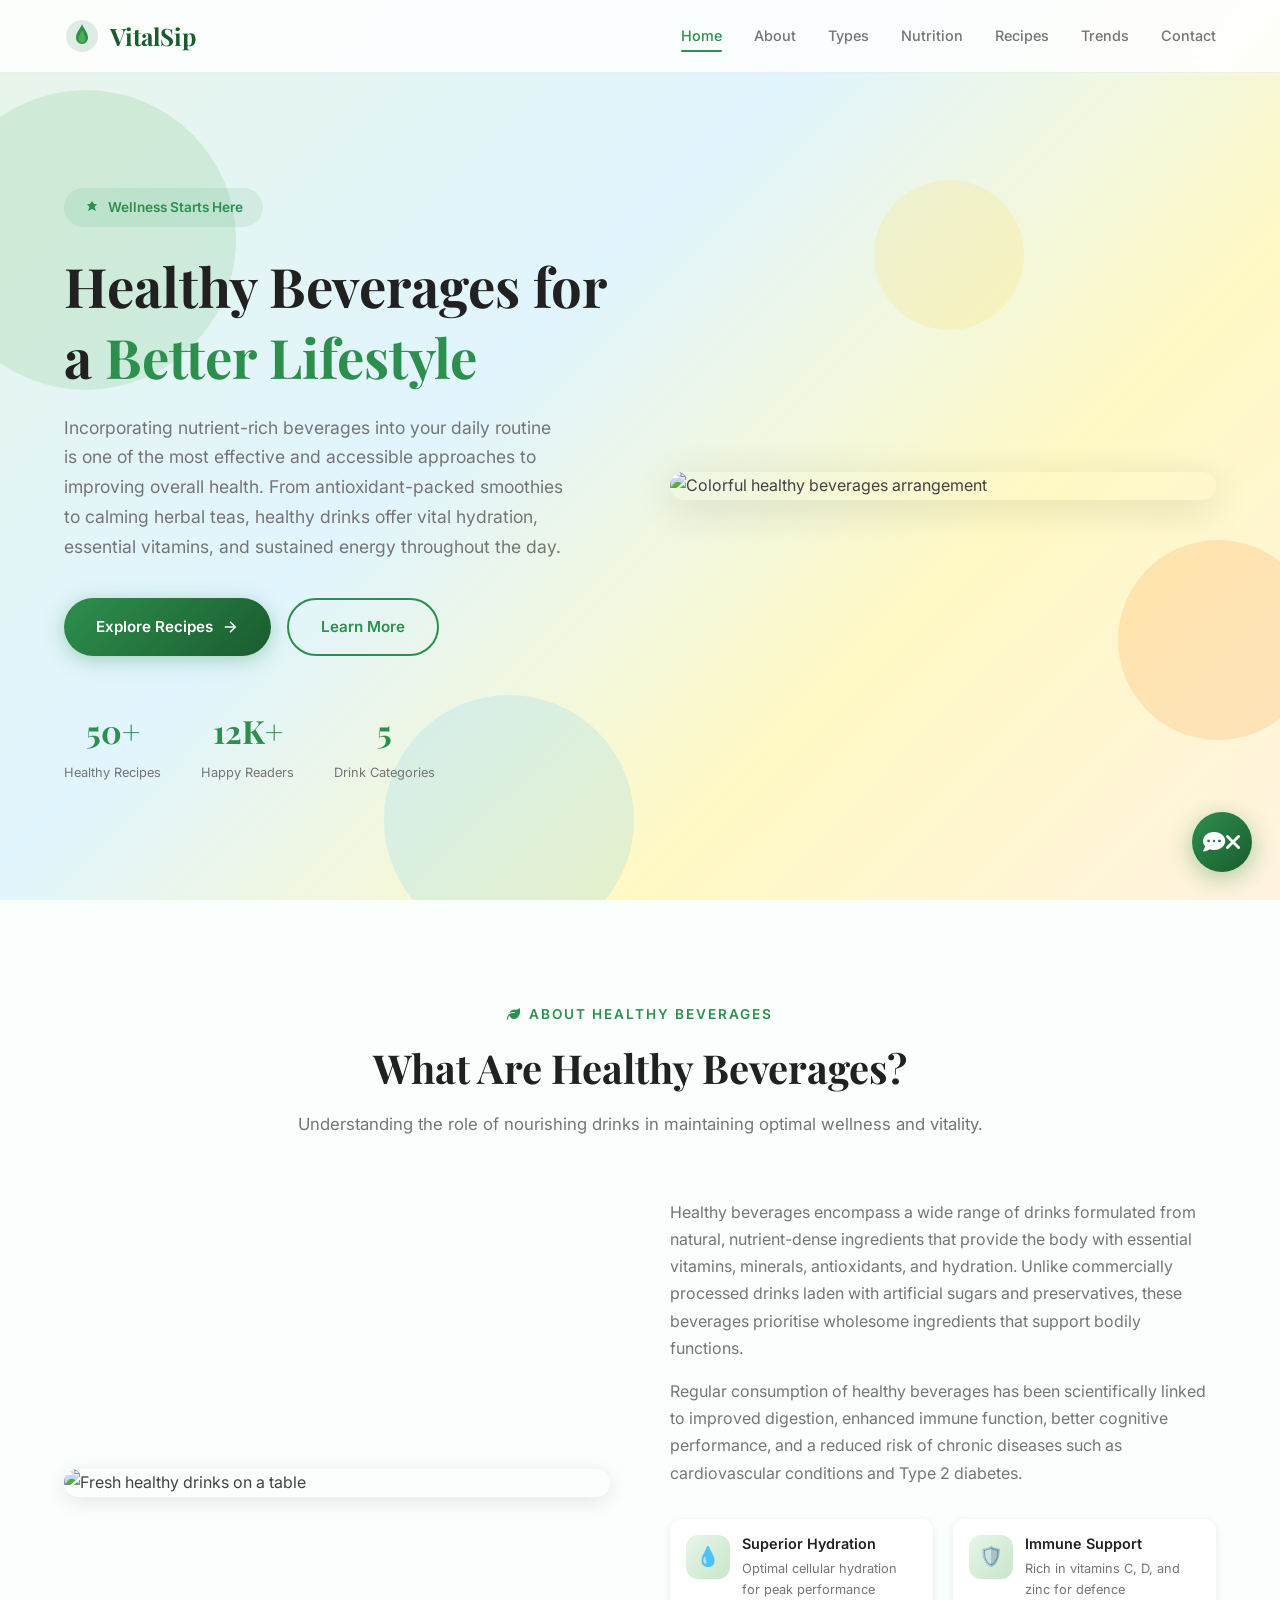
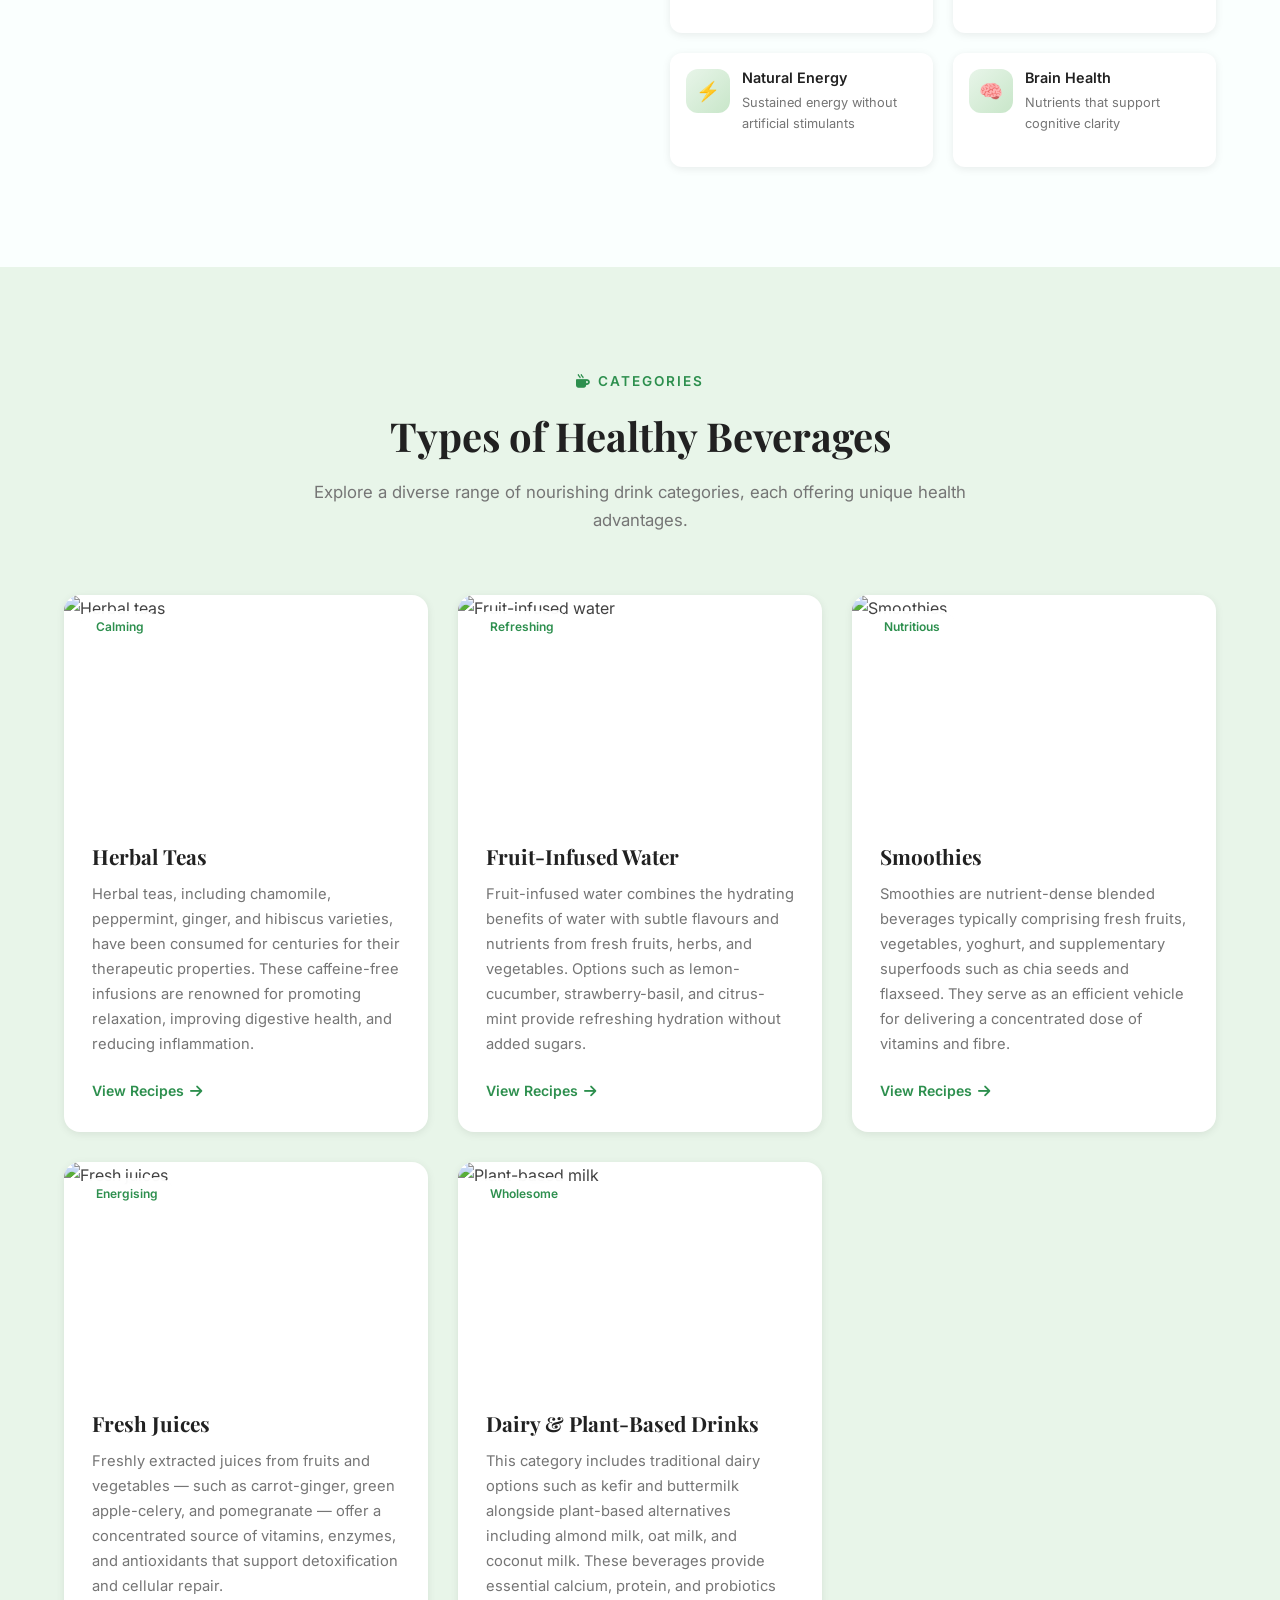
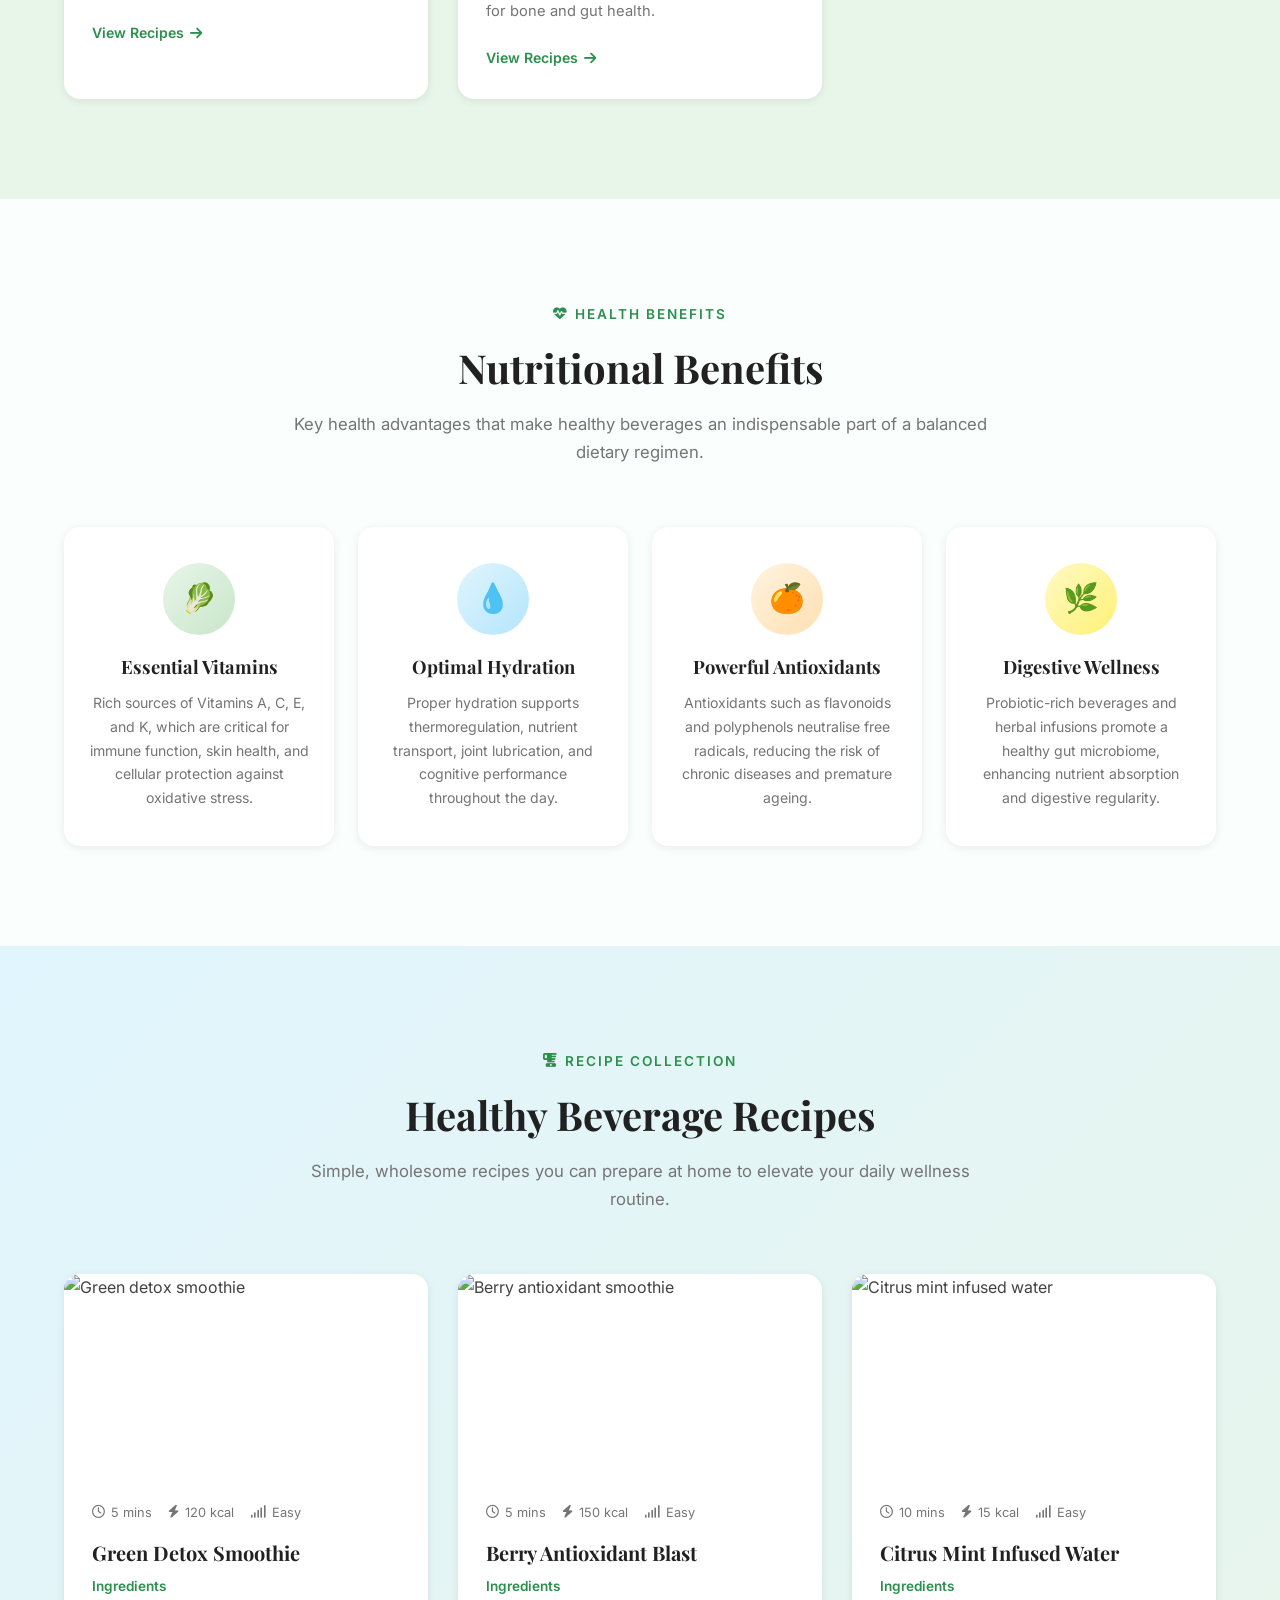
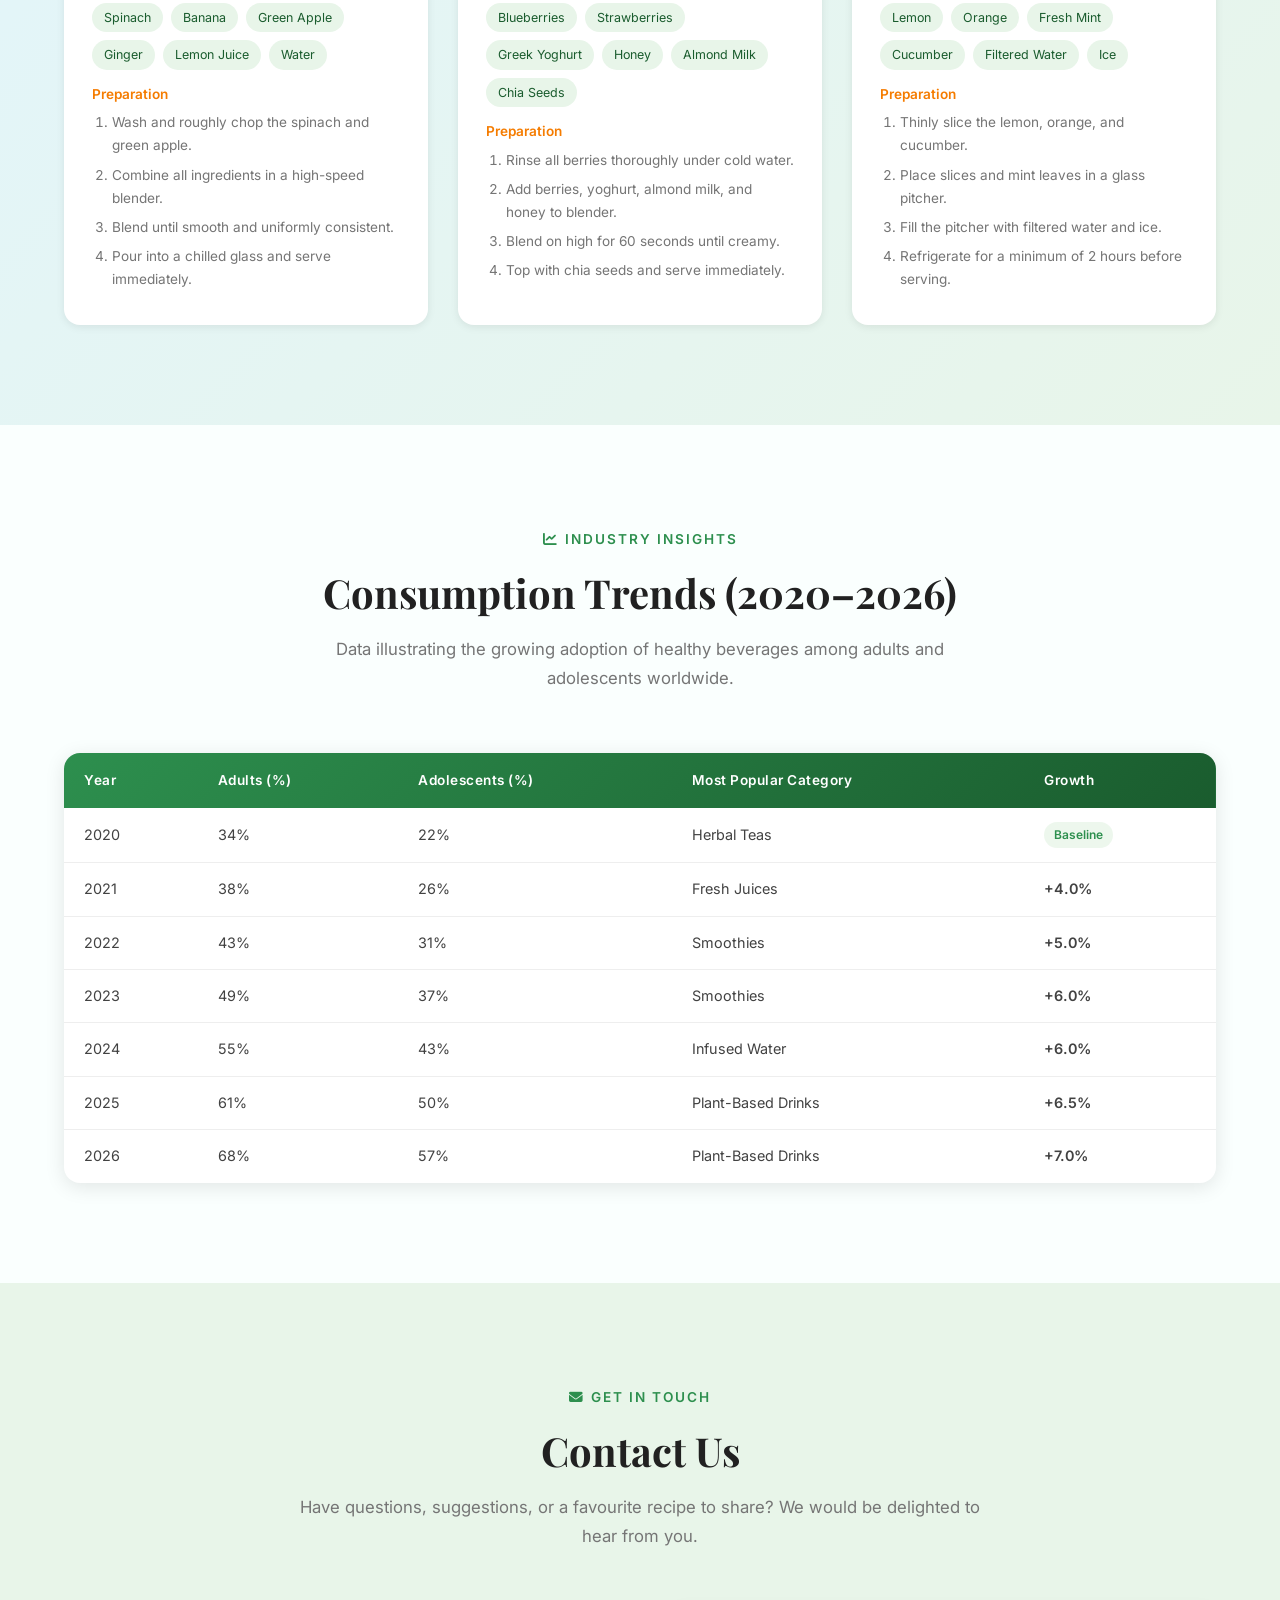
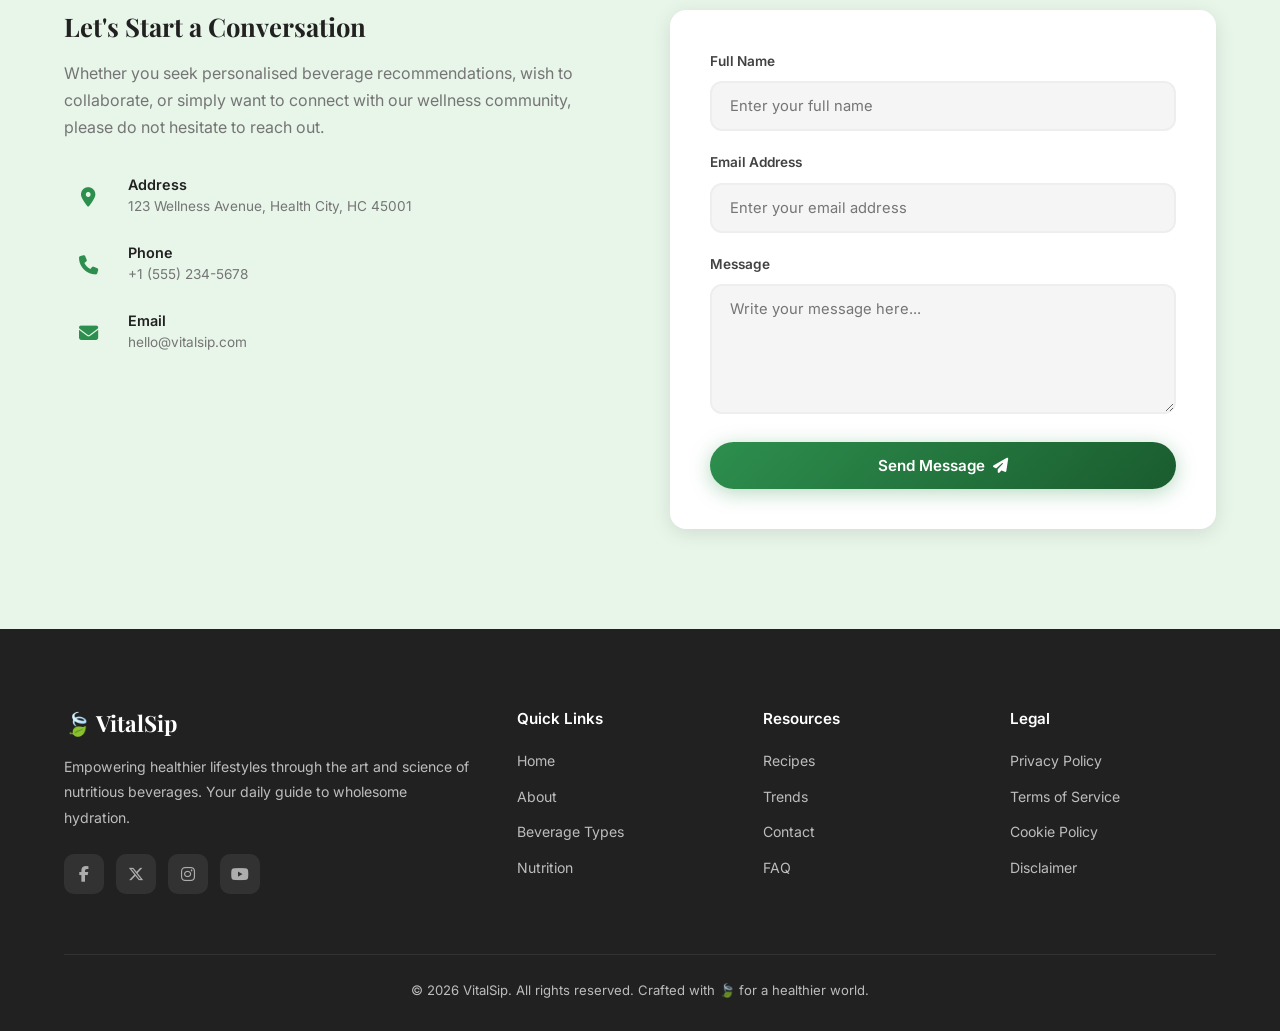
==== commit 644978a9: "Add files via upload" ====
--- a/index.html
+++ b/index.html
@@ -423,6 +423,42 @@
     </div>
   </footer>
 
+  <!-- ═══════ CHATBOT ═══════ -->
+  <div class="chatbot" id="chatbot">
+    <div class="chatbot__toggle" id="chatbotToggle" aria-label="Open chat assistant">
+      <i class="fa-solid fa-comment-dots chatbot__toggle-icon"></i>
+      <i class="fa-solid fa-xmark chatbot__toggle-close"></i>
+      <span class="chatbot__pulse"></span>
+    </div>
+    <div class="chatbot__window" id="chatbotWindow">
+      <div class="chatbot__header">
+        <div class="chatbot__header-info">
+          <div class="chatbot__avatar">🍃</div>
+          <div>
+            <h4>VitalSip Assistant</h4>
+            <span class="chatbot__status"><span class="chatbot__status-dot"></span> Online</span>
+          </div>
+        </div>
+        <button class="chatbot__close" id="chatbotClose" aria-label="Close chat"><i class="fa-solid fa-minus"></i></button>
+      </div>
+      <div class="chatbot__messages" id="chatbotMessages">
+        <!-- Messages will be injected here -->
+      </div>
+      <div class="chatbot__suggestions" id="chatbotSuggestions">
+        <button class="chatbot__chip" data-query="What are healthy beverages?">🍵 What are healthy beverages?</button>
+        <button class="chatbot__chip" data-query="Give me a smoothie recipe">🥤 Smoothie recipe</button>
+        <button class="chatbot__chip" data-query="What are the benefits?">💪 Health benefits</button>
+        <button class="chatbot__chip" data-query="Types of beverages">📋 Beverage types</button>
+      </div>
+      <div class="chatbot__input-area">
+        <input type="text" class="chatbot__input" id="chatbotInput" placeholder="Ask about healthy beverages..." />
+        <button class="chatbot__send" id="chatbotSend" aria-label="Send message">
+          <i class="fa-solid fa-paper-plane"></i>
+        </button>
+      </div>
+    </div>
+  </div>
+
   <script src="script.js"></script>
 </body>
 </html>
--- a/style.css
+++ b/style.css
@@ -328,6 +328,154 @@
 .animate-on-scroll { opacity: 0; transform: translateY(30px); transition: opacity 0.7s ease-out, transform 0.7s ease-out; }
 .animate-on-scroll.visible { opacity: 1; transform: translateY(0); }
 
+/* ─── CHATBOT ─── */
+.chatbot { position: fixed; bottom: 28px; right: 28px; z-index: 9999; font-family: 'Inter', sans-serif; }
+
+.chatbot__toggle {
+  width: 60px; height: 60px; border-radius: 50%; border: none; cursor: pointer;
+  background: linear-gradient(135deg, var(--green-main), var(--green-dark));
+  color: var(--white); font-size: 1.4rem; display: flex;
+  align-items: center; justify-content: center;
+  box-shadow: 0 6px 24px rgba(45,143,78,0.4);
+  transition: var(--transition); position: relative; z-index: 2;
+}
+.chatbot__toggle:hover { transform: scale(1.08); box-shadow: 0 8px 32px rgba(45,143,78,0.5); }
+.chatbot__toggle-close { display: none; }
+.chatbot.active .chatbot__toggle-icon { display: none; }
+.chatbot.active .chatbot__toggle-close { display: inline; }
+
+.chatbot__pulse {
+  position: absolute; inset: -4px; border-radius: 50%;
+  border: 3px solid var(--green-main); opacity: 0;
+  animation: chatPulse 2s ease-out infinite;
+}
+.chatbot.active .chatbot__pulse { display: none; }
+
+@keyframes chatPulse {
+  0% { opacity: 0.6; transform: scale(1); }
+  100% { opacity: 0; transform: scale(1.5); }
+}
+
+.chatbot__window {
+  position: absolute; bottom: 76px; right: 0;
+  width: 380px; max-height: 520px; border-radius: 20px;
+  background: var(--white); box-shadow: 0 12px 48px rgba(0,0,0,0.18);
+  display: flex; flex-direction: column; overflow: hidden;
+  opacity: 0; visibility: hidden; transform: translateY(20px) scale(0.95);
+  transition: opacity 0.3s ease, transform 0.3s ease, visibility 0.3s;
+}
+.chatbot.active .chatbot__window {
+  opacity: 1; visibility: visible; transform: translateY(0) scale(1);
+}
+
+.chatbot__header {
+  background: linear-gradient(135deg, var(--green-main), var(--green-dark));
+  color: var(--white); padding: 18px 20px;
+  display: flex; align-items: center; justify-content: space-between;
+}
+.chatbot__header-info { display: flex; align-items: center; gap: 12px; }
+.chatbot__avatar {
+  width: 40px; height: 40px; border-radius: 50%;
+  background: rgba(255,255,255,0.2); display: flex;
+  align-items: center; justify-content: center; font-size: 1.2rem;
+}
+.chatbot__header h4 { font-family: 'Inter', sans-serif; font-size: 0.95rem; font-weight: 600; margin: 0; }
+.chatbot__status { font-size: 0.75rem; opacity: 0.85; display: flex; align-items: center; gap: 6px; }
+.chatbot__status-dot {
+  width: 8px; height: 8px; border-radius: 50%;
+  background: #69f0ae; display: inline-block;
+  animation: statusBlink 2s ease-in-out infinite;
+}
+@keyframes statusBlink { 0%, 100% { opacity: 1; } 50% { opacity: 0.4; } }
+
+.chatbot__close {
+  background: rgba(255,255,255,0.15); border: none; color: var(--white);
+  width: 32px; height: 32px; border-radius: 50%; cursor: pointer;
+  display: flex; align-items: center; justify-content: center;
+  font-size: 0.85rem; transition: var(--transition);
+}
+.chatbot__close:hover { background: rgba(255,255,255,0.3); }
+
+.chatbot__messages {
+  flex: 1; overflow-y: auto; padding: 20px; min-height: 260px; max-height: 300px;
+  display: flex; flex-direction: column; gap: 14px;
+  scroll-behavior: smooth;
+}
+.chatbot__messages::-webkit-scrollbar { width: 5px; }
+.chatbot__messages::-webkit-scrollbar-thumb { background: var(--gray-200); border-radius: 10px; }
+
+.chat-msg { display: flex; gap: 10px; animation: msgFadeIn 0.3s ease-out; }
+.chat-msg--bot { align-self: flex-start; }
+.chat-msg--user { align-self: flex-end; flex-direction: row-reverse; }
+
+.chat-msg__avatar {
+  width: 30px; height: 30px; border-radius: 50%; flex-shrink: 0;
+  display: flex; align-items: center; justify-content: center; font-size: 0.8rem;
+}
+.chat-msg--bot .chat-msg__avatar { background: var(--green-pale); }
+.chat-msg--user .chat-msg__avatar { background: var(--blue-pale); }
+
+.chat-msg__bubble {
+  max-width: 260px; padding: 12px 16px; border-radius: 16px;
+  font-size: 0.85rem; line-height: 1.6;
+}
+.chat-msg--bot .chat-msg__bubble {
+  background: var(--gray-100); color: var(--gray-800);
+  border-bottom-left-radius: 4px;
+}
+.chat-msg--user .chat-msg__bubble {
+  background: linear-gradient(135deg, var(--green-main), var(--green-dark));
+  color: var(--white); border-bottom-right-radius: 4px;
+}
+
+@keyframes msgFadeIn { from { opacity: 0; transform: translateY(8px); } to { opacity: 1; transform: translateY(0); } }
+
+.chat-msg__typing { display: flex; gap: 4px; padding: 4px 0; }
+.chat-msg__typing span {
+  width: 7px; height: 7px; border-radius: 50%; background: var(--gray-600);
+  animation: typingDot 1.4s ease-in-out infinite;
+}
+.chat-msg__typing span:nth-child(2) { animation-delay: 0.2s; }
+.chat-msg__typing span:nth-child(3) { animation-delay: 0.4s; }
+@keyframes typingDot {
+  0%, 60%, 100% { transform: translateY(0); opacity: 0.4; }
+  30% { transform: translateY(-6px); opacity: 1; }
+}
+
+.chatbot__suggestions {
+  padding: 0 16px 12px; display: flex; flex-wrap: wrap; gap: 8px;
+}
+.chatbot__chip {
+  padding: 7px 14px; border-radius: 50px; border: 1.5px solid var(--gray-200);
+  background: var(--white); font-size: 0.76rem; font-family: 'Inter', sans-serif;
+  cursor: pointer; transition: var(--transition); color: var(--gray-800);
+}
+.chatbot__chip:hover { border-color: var(--green-main); background: var(--green-pale); color: var(--green-main); }
+
+.chatbot__input-area {
+  padding: 14px 16px; border-top: 1px solid var(--gray-200);
+  display: flex; gap: 10px; align-items: center;
+}
+.chatbot__input {
+  flex: 1; padding: 11px 16px; border: 2px solid var(--gray-200);
+  border-radius: 50px; font-family: 'Inter', sans-serif; font-size: 0.85rem;
+  transition: var(--transition); background: var(--gray-100);
+}
+.chatbot__input:focus { outline: none; border-color: var(--green-main); background: var(--white); }
+.chatbot__send {
+  width: 42px; height: 42px; border-radius: 50%; border: none;
+  background: linear-gradient(135deg, var(--green-main), var(--green-dark));
+  color: var(--white); cursor: pointer; display: flex;
+  align-items: center; justify-content: center; font-size: 0.9rem;
+  transition: var(--transition); flex-shrink: 0;
+}
+.chatbot__send:hover { transform: scale(1.08); }
+
+@media (max-width: 480px) {
+  .chatbot__window { width: calc(100vw - 32px); right: -12px; bottom: 70px; max-height: 70vh; }
+  .chatbot { bottom: 16px; right: 16px; }
+}
+
 /* ─── RESPONSIVE ─── */
 @media (max-width: 1024px) {
   .hero .container { grid-template-columns: 1fr; text-align: center; gap: 40px; }
